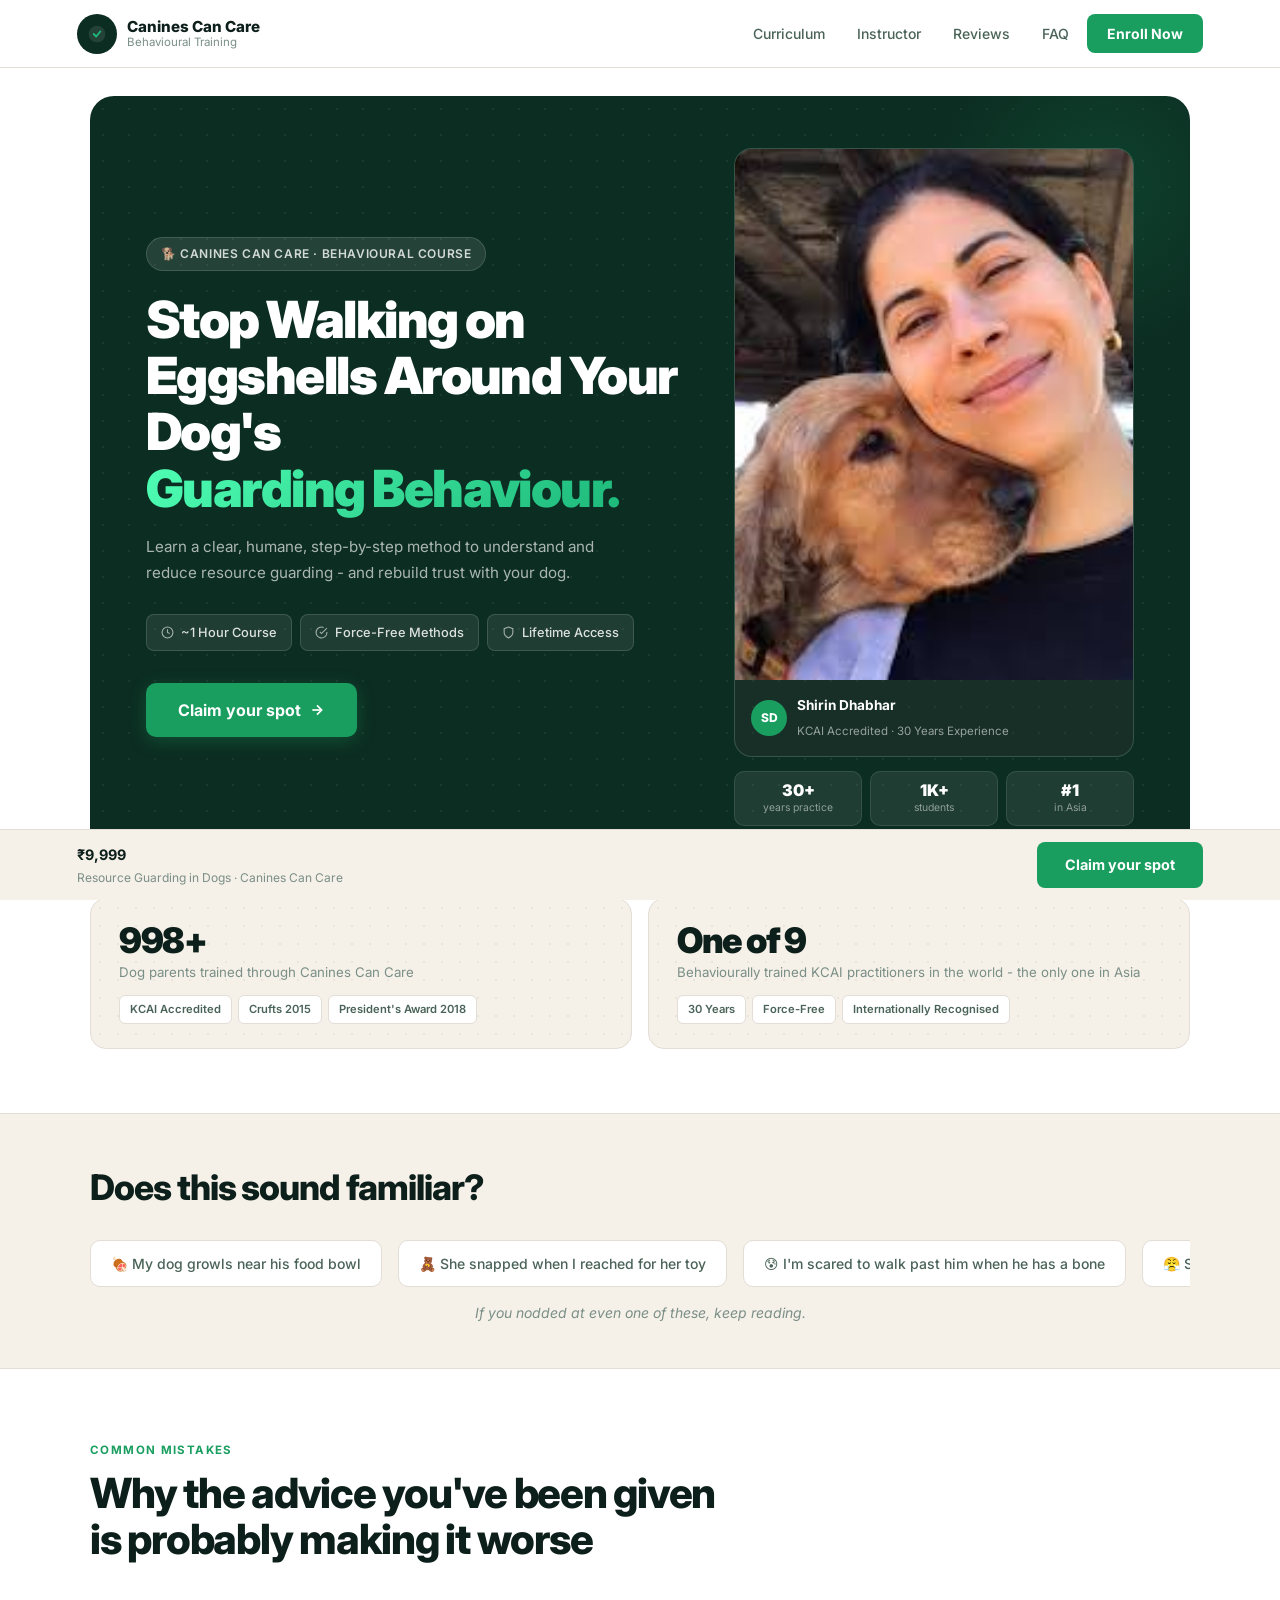
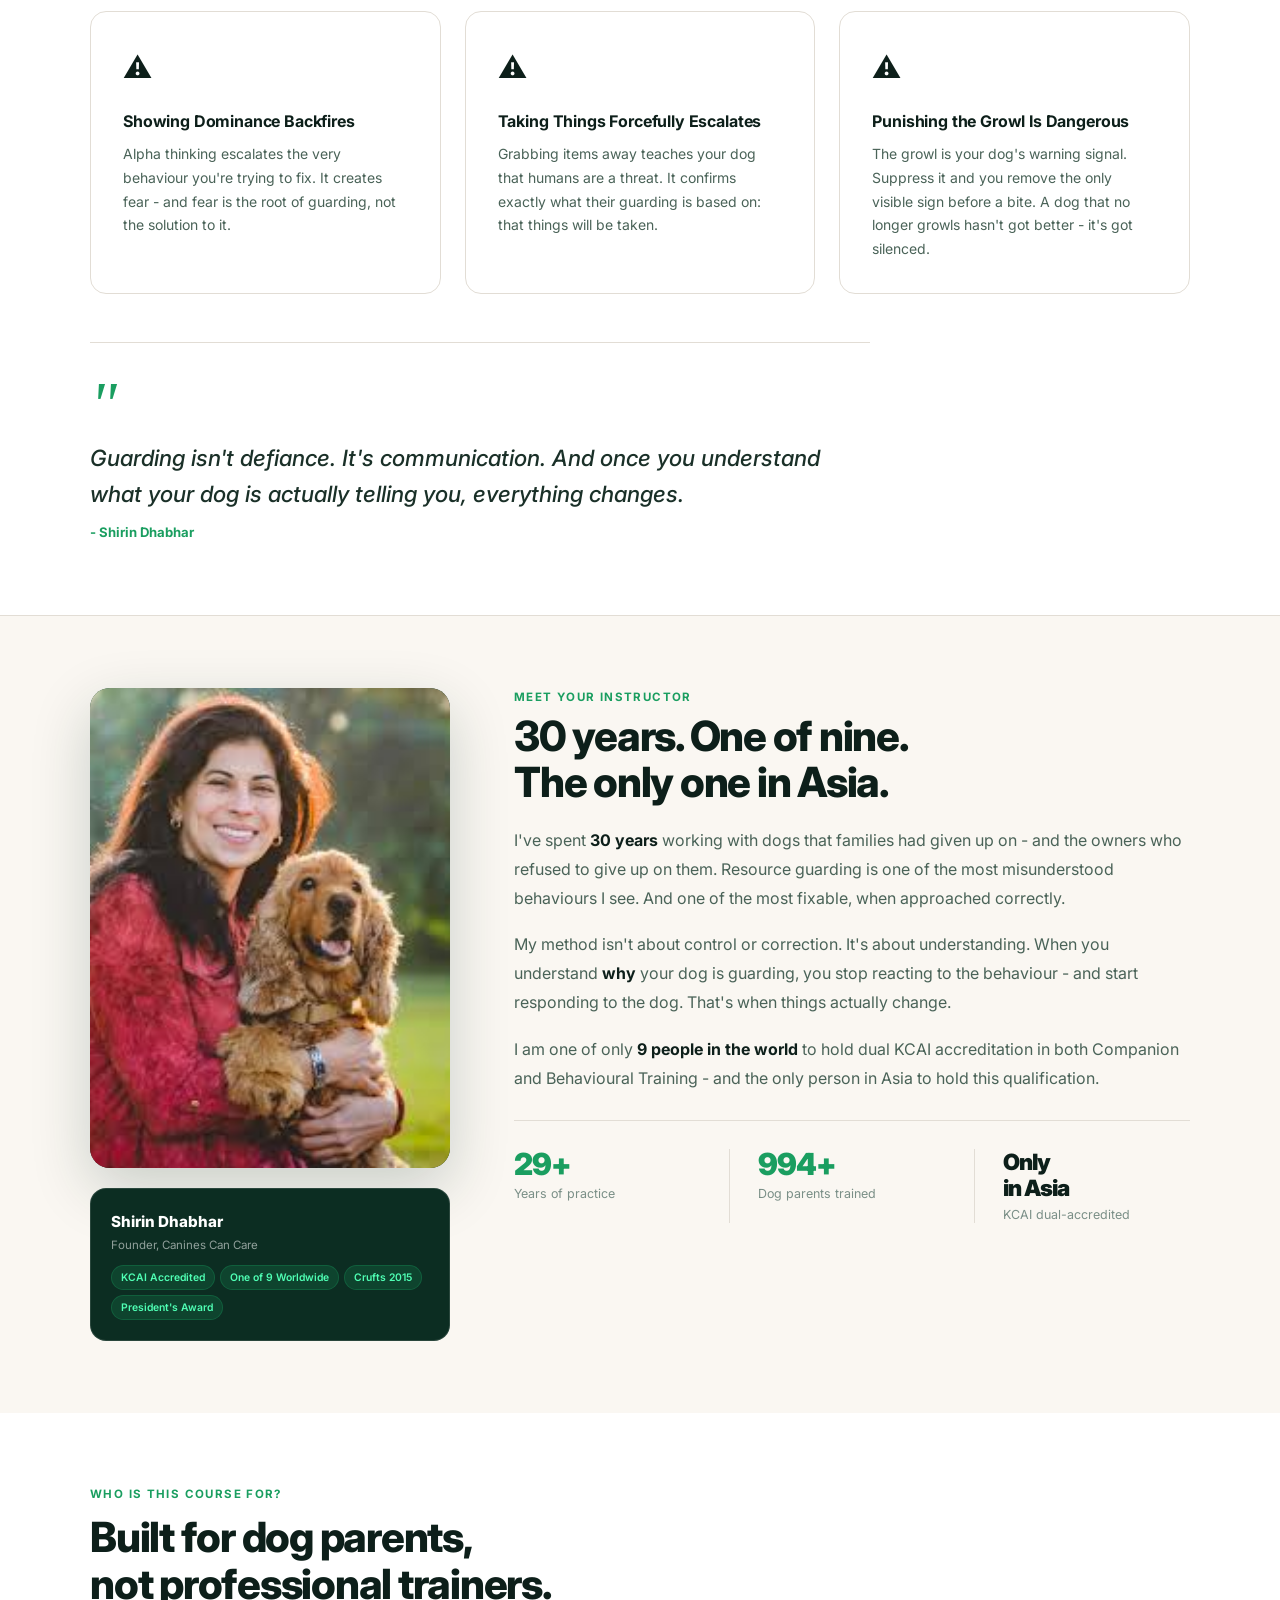
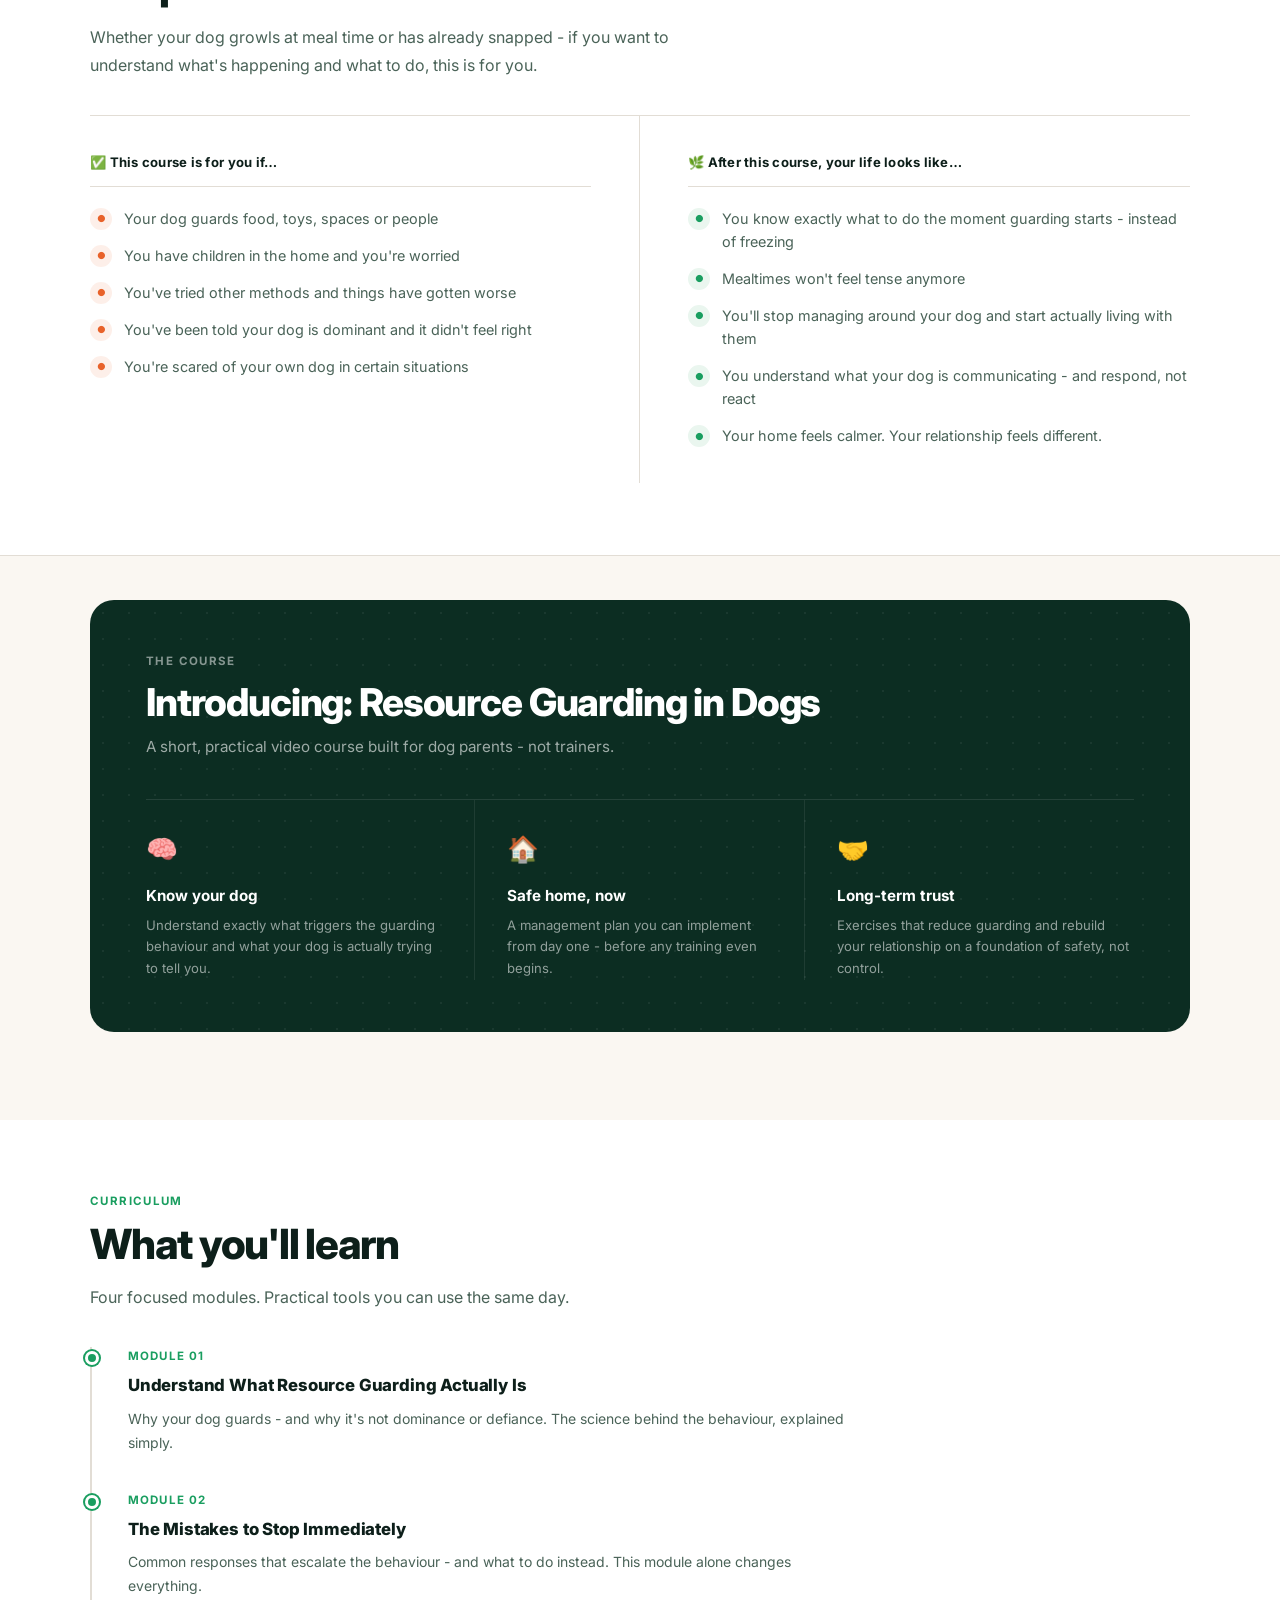
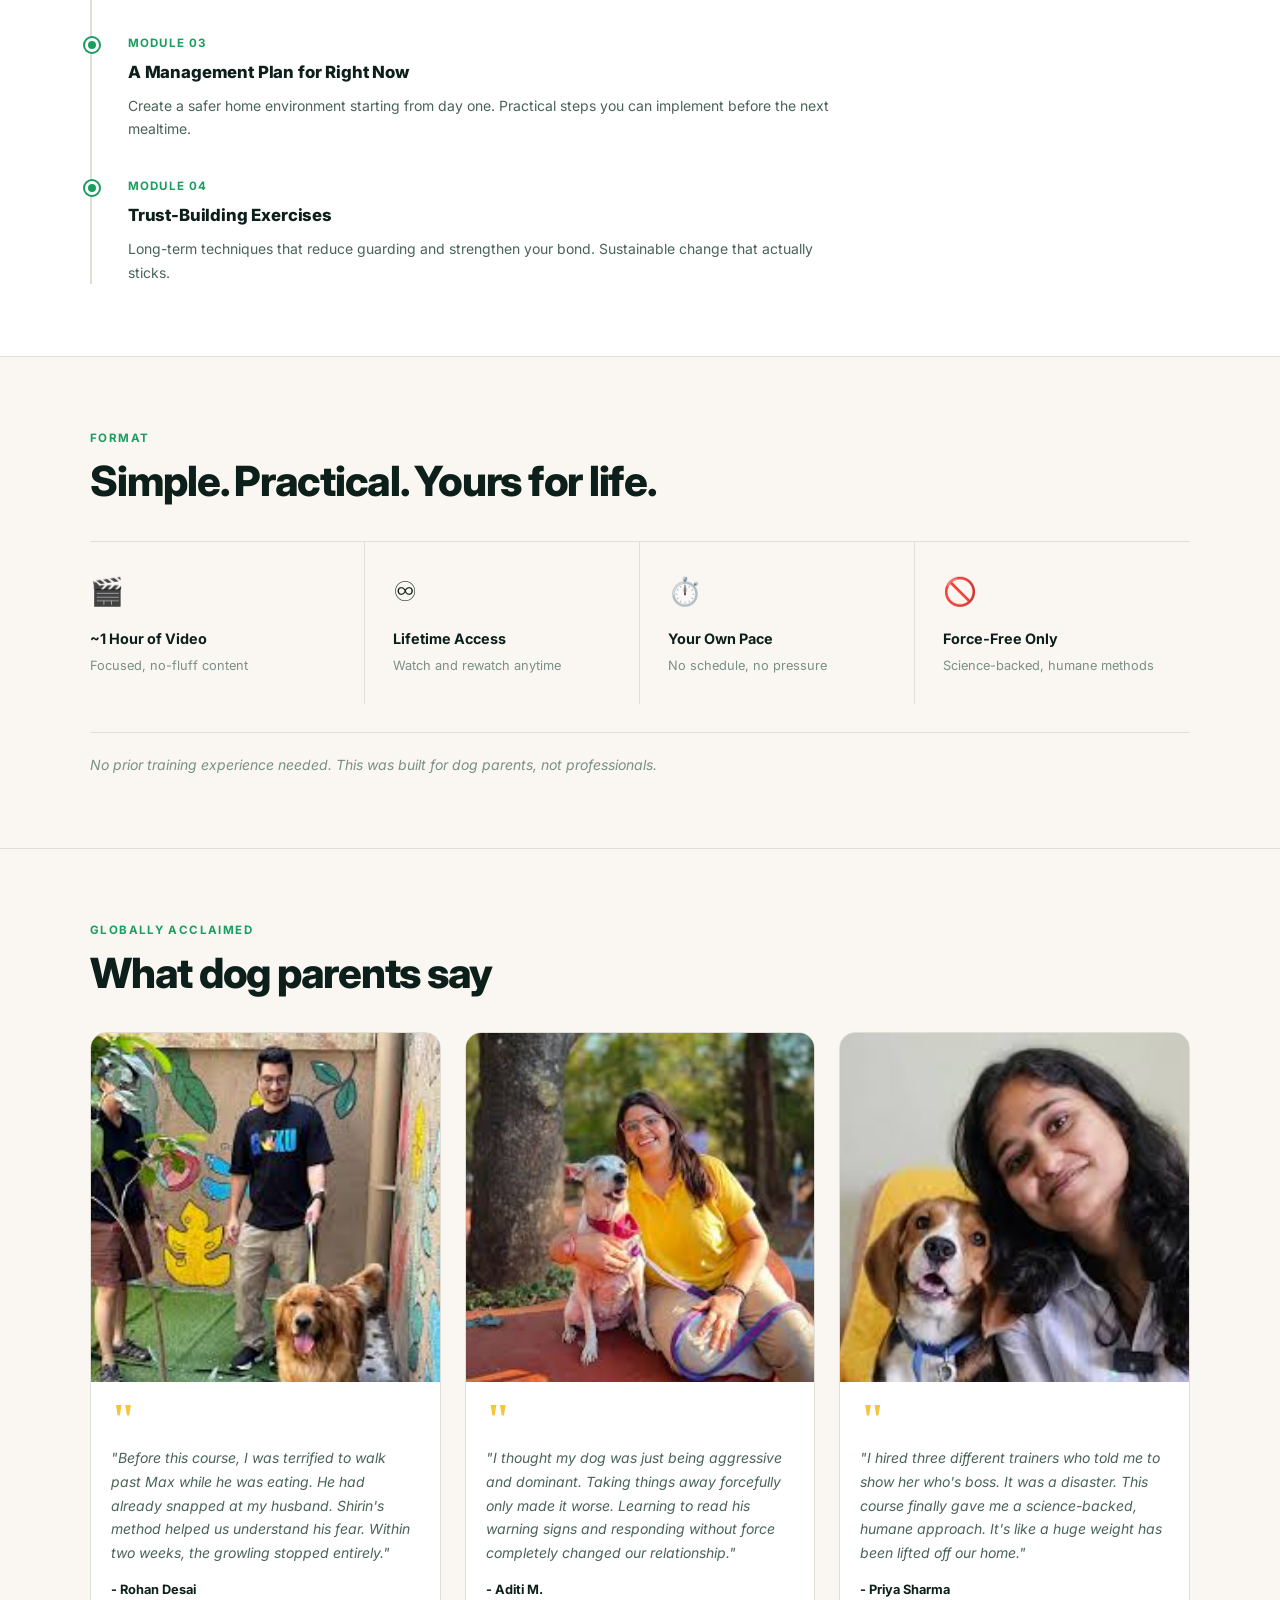
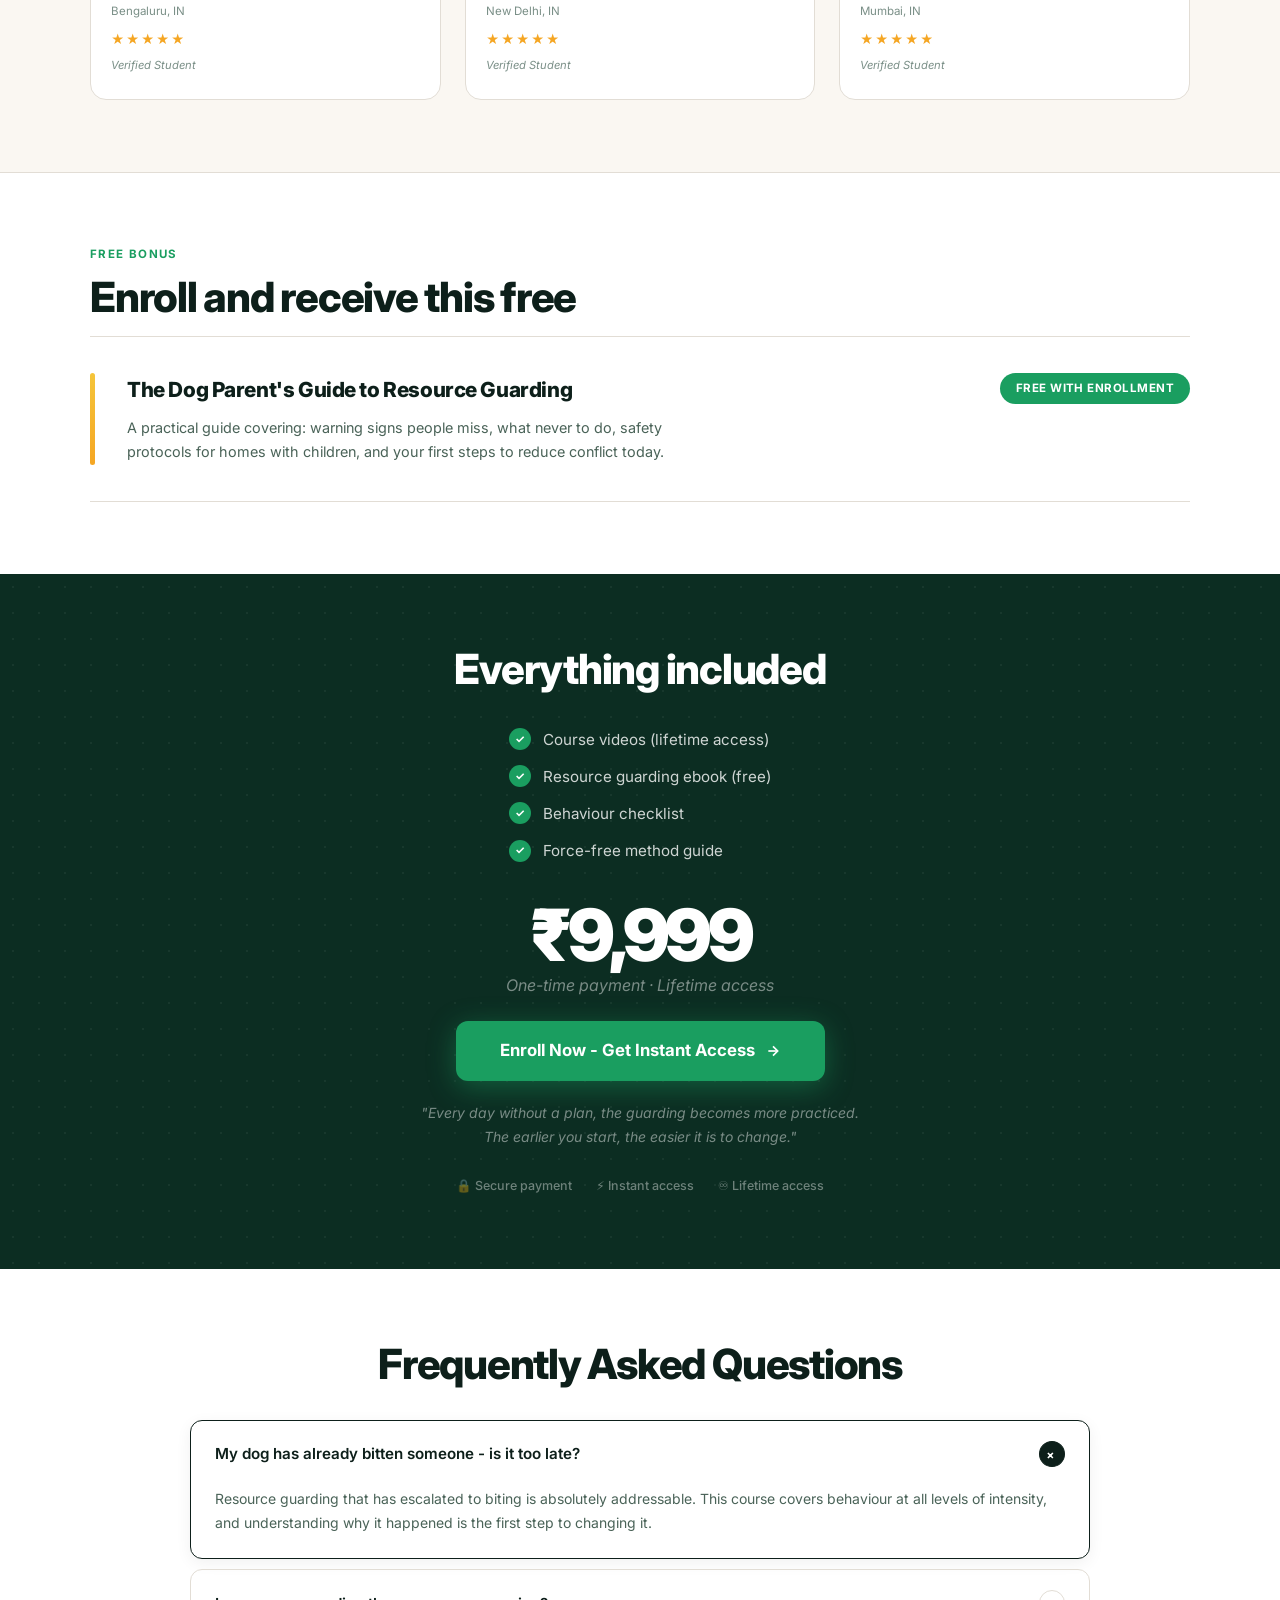
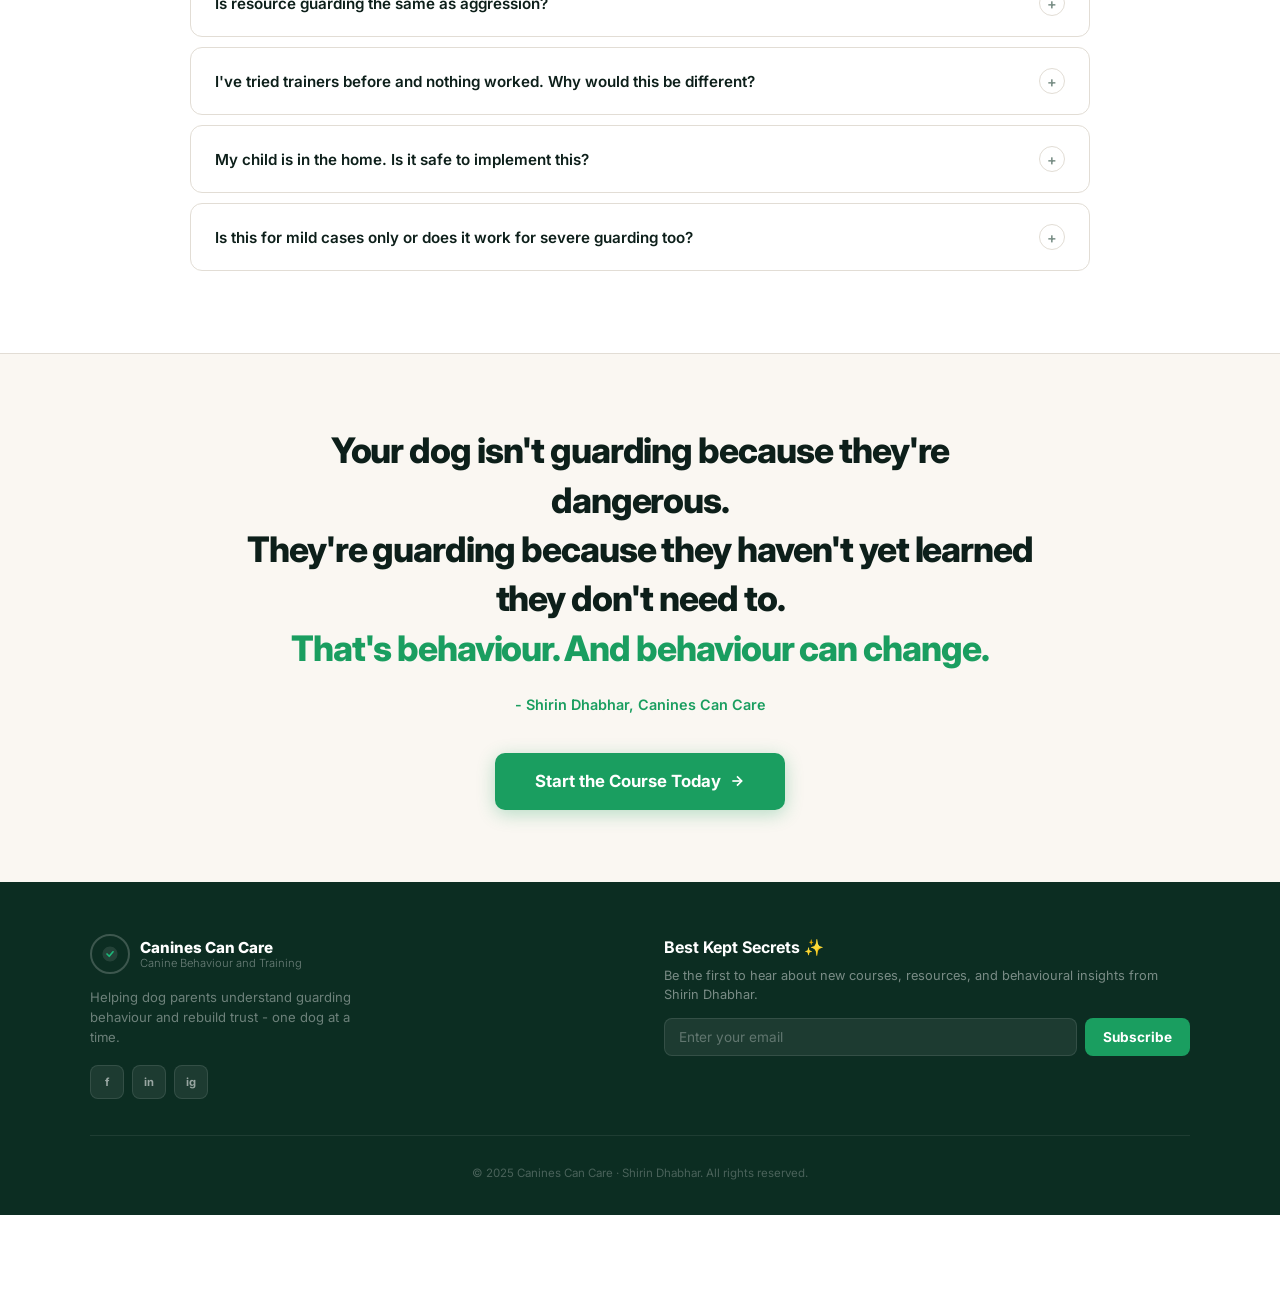
==== resource-guarding-course.html @ 2d18c216 "Initial commit of V2.0 landing page" ====
<!DOCTYPE html>
<html lang="en">
<head>
<meta charset="UTF-8"/>
<meta name="viewport" content="width=device-width,initial-scale=1.0"/>
<title>Resource Guarding in Dogs - Canines Can Care</title>
<link rel="preconnect" href="https://fonts.googleapis.com"/>
<link rel="preconnect" href="https://fonts.gstatic.com" crossorigin/>
<link href="https://fonts.googleapis.com/css2?family=Inter:ital,wght@0,300;0,400;0,500;0,600;0,700;0,800;0,900;1,400&display=swap" rel="stylesheet"/>
<style>
/* ════════════════════════════════════
   RESET & ROOT
════════════════════════════════════ */
*,*::before,*::after{box-sizing:border-box;margin:0;padding:0}
html{scroll-behavior:smooth;-webkit-font-smoothing:antialiased;text-rendering:optimizeLegibility}
:root{
  --cream:#F5F0E8;
  --cream2:#EDE8DF;
  --cream3:#FAF7F2;
  --white:#FFFFFF;
  --dark:#0D1F1A;
  --dark2:#1A3028;
  --mid:#4A6358;
  --muted:#7A8F87;
  --border:#E2DDD5;
  --green:#1A9E60;
  --green2:#128A4F;
  --green-bg:#EAF6EF;
  --teal-hero:#0C2D22;
  --orange:#E8622A;
  --gold:#F5C53A;
  --font:'Inter',system-ui,sans-serif;
}
body{
  font-family:var(--font);
  background:#fff;
  color:var(--dark);
  line-height:1.65;
  overflow-x:hidden;
  padding-top:68px;
  padding-bottom:76px;
}

/* ════════════════════════════════════
   SCROLL ANIMATIONS
════════════════════════════════════ */
.reveal{
  opacity:0;
  transform:translateY(32px);
  transition:opacity .7s cubic-bezier(.22,1,.36,1), transform .7s cubic-bezier(.22,1,.36,1);
}
.reveal.visible{opacity:1;transform:translateY(0)}
.reveal-left{
  opacity:0;transform:translateX(-40px);
  transition:opacity .75s cubic-bezier(.22,1,.36,1),transform .75s cubic-bezier(.22,1,.36,1);
}
.reveal-left.visible{opacity:1;transform:translateX(0)}
.reveal-right{
  opacity:0;transform:translateX(40px);
  transition:opacity .75s cubic-bezier(.22,1,.36,1),transform .75s cubic-bezier(.22,1,.36,1);
}
.reveal-right.visible{opacity:1;transform:translateX(0)}
.reveal-scale{
  opacity:0;transform:scale(.94);
  transition:opacity .65s ease,transform .65s ease;
}
.reveal-scale.visible{opacity:1;transform:scale(1)}
/* stagger delays */
.d1{transition-delay:.05s}.d2{transition-delay:.15s}.d3{transition-delay:.25s}
.d4{transition-delay:.35s}.d5{transition-delay:.45s}

/* ════════════════════════════════════
   NAV
════════════════════════════════════ */
nav{
  position:fixed;top:0;left:0;right:0;z-index:1000;
  height:68px;padding:0 6%;
  background:rgba(255,255,255,0.95);
  backdrop-filter:blur(12px);-webkit-backdrop-filter:blur(12px);
  border-bottom:1px solid var(--border);
  display:flex;align-items:center;justify-content:space-between;
}
.nav-logo{display:flex;align-items:center;gap:10px;text-decoration:none}
.nav-logo-icon{
  width:40px;height:40px;border-radius:50%;
  background:var(--teal-hero);
  display:flex;align-items:center;justify-content:center;
  flex-shrink:0;
}
.nav-logo-icon svg{width:20px;height:20px}
.nav-brand{font-size:.95rem;font-weight:800;color:var(--dark);line-height:1.15}
.nav-brand small{display:block;font-weight:400;font-size:.72rem;color:var(--muted)}
.nav-links{display:flex;align-items:center;gap:4px}
.nav-link{color:var(--mid);font-size:.875rem;font-weight:500;text-decoration:none;padding:7px 14px;border-radius:6px;transition:color .2s,background .2s}
.nav-link:hover{color:var(--dark);background:var(--cream)}
.nav-enroll{
  background:var(--green);color:#fff;
  border:none;border-radius:8px;
  padding:8px 20px;font-size:.875rem;font-weight:700;
  cursor:pointer;text-decoration:none;font-family:var(--font);
  transition:background .2s,transform .15s;
}
.nav-enroll:hover{background:var(--green2);transform:translateY(-1px)}
.hamburger{display:none;flex-direction:column;gap:5px;background:none;border:none;cursor:pointer;padding:4px}
.hamburger span{width:22px;height:2px;background:var(--dark);border-radius:2px;display:block;transition:.3s}
.mobile-menu{
  display:none;position:fixed;top:68px;left:0;right:0;
  background:#fff;border-bottom:1px solid var(--border);
  padding:16px 6%;flex-direction:column;gap:0;z-index:999;
  box-shadow:0 12px 32px rgba(0,0,0,.1);
}
.mobile-menu.open{display:flex}
.mobile-menu a{color:var(--mid);text-decoration:none;font-size:.95rem;font-weight:500;padding:12px 0;border-bottom:1px solid var(--border)}
.mobile-menu a:last-child{border-bottom:none;color:var(--green);font-weight:700}

/* ════════════════════════════════════
   STICKY BAR
════════════════════════════════════ */
.sticky-bar{
  position:fixed;bottom:0;left:0;right:0;z-index:999;
  background:var(--cream);border-top:1px solid var(--border);
  padding:12px 6%;display:flex;align-items:center;justify-content:space-between;gap:16px;
}
.sticky-info{font-size:.9rem;font-weight:700;color:var(--dark)}
.sticky-info span{display:block;font-size:.75rem;font-weight:400;color:var(--muted);margin-top:1px}
.sticky-btn{
  background:var(--green);color:#fff;border:none;border-radius:8px;
  padding:11px 28px;font-size:.9rem;font-weight:700;
  cursor:pointer;text-decoration:none;font-family:var(--font);
  transition:background .2s,transform .15s;white-space:nowrap;
}
.sticky-btn:hover{background:var(--green2);transform:translateY(-1px)}

/* ════════════════════════════════════
   SHARED UTILS
════════════════════════════════════ */
.section{padding:72px 6%}
.inner{max-width:1100px;margin:0 auto}
.eyebrow{
  font-size:.72rem;font-weight:700;letter-spacing:.12em;
  text-transform:uppercase;color:var(--green);margin-bottom:10px;
}
h2.section-title{
  font-size:clamp(1.8rem,3.5vw,2.6rem);font-weight:800;
  color:var(--dark);letter-spacing:-.03em;line-height:1.12;
  margin-bottom:16px;
}
.body-text{font-size:1rem;color:var(--mid);line-height:1.75;max-width:640px}
.green-btn{
  display:inline-flex;align-items:center;gap:8px;
  background:var(--green);color:#fff;border:none;border-radius:10px;
  padding:14px 32px;font-size:1rem;font-weight:700;
  cursor:pointer;text-decoration:none;font-family:var(--font);
  transition:background .2s,transform .15s,box-shadow .2s;
  box-shadow:0 4px 18px rgba(26,158,96,.3);
}
.green-btn:hover{background:var(--green2);transform:translateY(-2px);box-shadow:0 8px 24px rgba(26,158,96,.4)}
.green-btn svg{width:16px;height:16px}

/* ════════════════════════════════════
   S01 HERO
════════════════════════════════════ */
#hero{background:#fff;padding:32px 6% 0}
.hero-card{
  background:var(--teal-hero);
  border-radius:24px;
  padding:52px 56px;
  display:grid;
  grid-template-columns:1fr 400px;
  gap:40px;align-items:center;
  background-image:radial-gradient(circle,rgba(255,255,255,.06) 1px,transparent 1px);
  background-size:26px 26px;
  background-color:var(--teal-hero);
  position:relative;overflow:hidden;
}
/* animated glow orb */
.hero-orb{
  position:absolute;top:-80px;right:-80px;
  width:340px;height:340px;border-radius:50%;
  background:radial-gradient(circle,rgba(26,158,96,.18) 0%,transparent 70%);
  animation:orbPulse 5s ease-in-out infinite;
  pointer-events:none;
}
@keyframes orbPulse{0%,100%{transform:scale(1);opacity:.6}50%{transform:scale(1.15);opacity:1}}
.hero-eyebrow{
  display:inline-flex;align-items:center;gap:7px;
  background:rgba(255,255,255,.1);border:1px solid rgba(255,255,255,.14);
  color:rgba(255,255,255,.8);font-size:.75rem;font-weight:600;letter-spacing:.05em;
  padding:6px 14px;border-radius:50px;margin-bottom:20px;text-transform:uppercase;
}
.hero-h1{
  font-size:clamp(2rem,4.2vw,3.2rem);font-weight:900;
  color:#fff;line-height:1.1;letter-spacing:-.03em;
  margin-bottom:18px;
}
.hero-h1 em{
  font-style:normal;
  background:linear-gradient(135deg,#4FFFB4,#1DB87A);
  -webkit-background-clip:text;-webkit-text-fill-color:transparent;background-clip:text;
}
.hero-sub{font-size:.95rem;color:rgba(255,255,255,.65);line-height:1.7;margin-bottom:28px;max-width:460px}
.hero-pills{display:flex;flex-wrap:wrap;gap:8px;margin-bottom:32px}
.hero-pill{
  display:inline-flex;align-items:center;gap:7px;
  background:rgba(255,255,255,.08);border:1px solid rgba(255,255,255,.14);
  color:rgba(255,255,255,.85);font-size:.8rem;font-weight:500;
  padding:7px 14px;border-radius:8px;
}
.hero-pill svg{width:13px;height:13px;opacity:.7}
/* hero right - instructor visual */
.hero-right-col{display:flex;flex-direction:column;gap:14px}
.hero-instructor-card{
  background:rgba(255,255,255,.07);
  border:1px solid rgba(255,255,255,.12);
  border-radius:18px;
  overflow:hidden;
  position:relative;
}
.hero-instructor-img{
  width:100%;aspect-ratio:3/4;object-fit:cover;display:block;
  background:linear-gradient(160deg,#1A4A35 0%,#0A2B1E 100%);
  position:relative;
}
/* placeholder avatar for when no image supplied */
.hero-instructor-img .placeholder-av{
  width:100%;height:100%;display:flex;flex-direction:column;
  align-items:center;justify-content:center;gap:8px;
  background:linear-gradient(160deg,#1A4A35 0%,#0A2B1E 100%);
}
.placeholder-av .av-circle{
  width:96px;height:96px;border-radius:50%;
  background:rgba(255,255,255,.15);
  border:2px solid rgba(255,255,255,.2);
  display:flex;align-items:center;justify-content:center;
  font-size:2.2rem;font-weight:900;color:#fff;letter-spacing:-.02em;
}
.placeholder-av p{font-size:.8rem;color:rgba(255,255,255,.5);font-style:italic}
.hero-instructor-caption{
  padding:14px 16px;
  background:rgba(0,0,0,.2);
  display:flex;align-items:center;gap:10px;
}
.hero-instructor-caption strong{font-size:.85rem;font-weight:700;color:#fff;display:block}
.hero-instructor-caption span{font-size:.72rem;color:rgba(255,255,255,.55)}
/* mini stat pills below photo */
.hero-stat-row{display:flex;gap:8px}
.hero-stat-pill{
  flex:1;background:rgba(255,255,255,.08);border:1px solid rgba(255,255,255,.1);
  border-radius:10px;padding:10px 12px;text-align:center;
}
.hero-stat-pill strong{font-size:1rem;font-weight:900;color:#fff;display:block;line-height:1}
.hero-stat-pill small{font-size:.65rem;color:rgba(255,255,255,.5);margin-top:3px;display:block;line-height:1.3}

/* proof cards below hero */
.proof-row{
  display:grid;grid-template-columns:1fr 1fr;gap:16px;
  margin-top:20px;
}
.proof-item{
  background:var(--cream);
  background-image:radial-gradient(circle,rgba(0,0,0,.05) 1px,transparent 1px);
  background-size:18px 18px;background-color:var(--cream);
  border:1px solid var(--border);border-radius:16px;
  padding:24px 28px;
  transition: transform .3s, box-shadow .3s;
}
.proof-item:hover{
  transform: translateY(-4px);
  box-shadow: 0 12px 32px rgba(0,0,0,.08);
}
.proof-big{font-size:2.2rem;font-weight:900;color:var(--dark);letter-spacing:-.04em;margin-bottom:5px;line-height:1}
.proof-sub{font-size:.83rem;color:var(--muted);line-height:1.5}
.proof-tags{display:flex;flex-wrap:wrap;gap:6px;margin-top:12px}
.proof-tag{
  background:#fff;border:1px solid var(--border);border-radius:6px;
  padding:4px 10px;font-size:.7rem;font-weight:600;color:var(--mid);
}

/* ════════════════════════════════════
   S02 MARQUEE
════════════════════════════════════ */
#marquee{
  background:var(--cream);
  border-top:1px solid var(--border);border-bottom:1px solid var(--border);
  padding:44px 6%;
}
#marquee h2{font-size:clamp(1.6rem,3vw,2.2rem);font-weight:800;letter-spacing:-.03em;margin-bottom:24px}
.mwrap{overflow:hidden}
.mtrack{
  display:flex;width:max-content;
  gap:16px;
  animation:mscroll 30s linear infinite;
}
.mtrack:hover{animation-play-state:paused}
@keyframes mscroll{0%{transform:translateX(0)}100%{transform:translateX(-50%)}}
.mpill{
  display:inline-flex;align-items:center;gap:8px;
  background:#fff;border:1px solid var(--border);
  border-radius:10px;padding:11px 20px;
  font-size:.875rem;color:var(--mid);font-weight:500;
  white-space:nowrap;
  transition:border-color .2s, transform .2s, box-shadow .2s;
}
.mpill:hover{
  border-color:var(--green);
  transform:translateY(-2px);
  box-shadow:0 4px 12px rgba(26,158,96,.1);
}
.mnote{font-style:italic;color:var(--muted);font-size:.875rem;text-align:center;margin-top:14px}

/* ════════════════════════════════════
   S03 REFRAME - open layout, no boxes
════════════════════════════════════ */
#reframe{background:#fff}
.reframe-intro{margin-bottom:48px}
.reframe-points{
  display:grid;grid-template-columns:repeat(3,1fr);
  gap:24px;
}
.rpoint{
  padding:32px;
  background:#fff;
  border:1px solid var(--border);
  border-radius:16px;
  transition:transform .3s, box-shadow .3s;
}
.rpoint:hover{
  transform:translateY(-4px);
  box-shadow:0 12px 36px rgba(0,0,0,.06);
}
.rpoint-icon{font-size:1.8rem;margin-bottom:16px}
.rpoint h3{font-size:1rem;font-weight:700;color:var(--dark);margin-bottom:8px;letter-spacing:-.01em}
.rpoint p{font-size:.875rem;color:var(--mid);line-height:1.7}
.reframe-pullquote{
  margin-top:48px;padding-top:36px;border-top:1px solid var(--border);
  font-size:clamp(1.1rem,2vw,1.4rem);font-style:italic;
  color:var(--dark2);line-height:1.6;font-weight:500;
  max-width:780px;
}
.reframe-pullquote::before{
  content:'"';display:block;
  font-size:4rem;line-height:.8;color:var(--green);
  font-family:Georgia,serif;margin-bottom:10px;
}
.reframe-attrib{font-size:.82rem;color:var(--green);font-weight:700;margin-top:10px;font-style:normal}

/* ════════════════════════════════════
   S04 MEET SHIRIN - editorial two-col
════════════════════════════════════ */
#shirin{background:var(--cream3);border-top:1px solid var(--border)}
.shirin-layout{
  display:grid;grid-template-columns:360px 1fr;
  gap:64px;align-items:start;
}
/* Photo + creds */
.shirin-photo-wrap{position:relative}
.shirin-img{
  width:100%;border-radius:20px;
  aspect-ratio:3/4;object-fit:cover;
  display:block;
  background:linear-gradient(145deg,#1A4A35 0%,#0A2B1E 100%);
  overflow:hidden;
  box-shadow:0 20px 60px rgba(12,45,34,.2);
}
.shirin-img .ph{
  width:100%;height:100%;
  display:flex;flex-direction:column;
  align-items:center;justify-content:center;gap:10px;
}
.ph-ring{
  width:120px;height:120px;border-radius:50%;
  background:rgba(255,255,255,.12);border:2px solid rgba(255,255,255,.2);
  display:flex;align-items:center;justify-content:center;
  font-size:2.8rem;font-weight:900;color:#fff;
}
.ph p{font-size:.8rem;color:rgba(255,255,255,.45);font-style:italic}
/* floating badge on photo */
.shirin-float-badge{
  background:var(--teal-hero);
  border:1px solid rgba(255,255,255,.12);
  border-radius:16px;padding:20px;
  margin-top:20px;
}
.sfb-name{font-size:.95rem;font-weight:800;color:#fff;margin-bottom:2px}
.sfb-role{font-size:.72rem;color:rgba(255,255,255,.55)}
.sfb-creds{display:flex;flex-wrap:wrap;gap:5px;margin-top:10px}
.sfb-cred{
  background:rgba(26,158,96,.2);border:1px solid rgba(26,158,96,.3);
  color:#4FFFB4;font-size:.65rem;font-weight:600;
  padding:3px 9px;border-radius:50px;
}
/* text side */
.shirin-text .eyebrow{margin-bottom:6px}
.shirin-text h2{margin-bottom:20px}
.shirin-para{font-size:1rem;color:var(--mid);line-height:1.8;margin-bottom:18px}
.shirin-para strong{color:var(--dark);font-weight:700}
/* stats inline - no boxes */
.shirin-stats{
  display:flex;gap:0;
  border-top:1px solid var(--border);
  margin-top:28px;padding-top:28px;
}
.sstat{flex:1;padding-right:28px;border-right:1px solid var(--border)}
.sstat:last-child{border-right:none;padding-right:0;padding-left:28px}
.sstat:nth-child(2){padding:0 28px}
.sstat-num{font-size:1.9rem;font-weight:900;color:var(--dark);letter-spacing:-.04em;line-height:1}
.sstat-num sup{font-size:1rem;vertical-align:super}
.sstat-num span{color:var(--green)}
.sstat-desc{font-size:.78rem;color:var(--muted);margin-top:5px;line-height:1.4}

/* ════════════════════════════════════
   S05 WHO IS THIS FOR - open two-col
════════════════════════════════════ */
#who{background:#fff}
.who-layout{
  display:grid;grid-template-columns:1fr 1fr;
  gap:0;margin-top:36px;
  border-top:1px solid var(--border);
}
.who-col{padding:36px 0}
.who-col:first-child{padding-right:48px;border-right:1px solid var(--border)}
.who-col:last-child{padding-left:48px}
.who-col-head{
  font-size:.82rem;font-weight:700;color:var(--dark);
  letter-spacing:.02em;margin-bottom:20px;
  padding-bottom:12px;border-bottom:1px solid var(--border);
}
.who-list{list-style:none;display:flex;flex-direction:column;gap:14px}
.who-list li{
  display:flex;align-items:flex-start;gap:12px;
  font-size:.9rem;color:var(--mid);line-height:1.6;
}
.who-list li .icon-dot{
  width:22px;height:22px;border-radius:50%;flex-shrink:0;margin-top:1px;
  display:flex;align-items:center;justify-content:center;
  font-size:.6rem;font-weight:900;
}
.who-list.if-list li .icon-dot{background:rgba(232,98,42,.1);color:var(--orange)}
.who-list.after-list li .icon-dot{background:var(--green-bg);color:var(--green)}

/* ════════════════════════════════════
   S06 COURSE INTRO - full dark card
════════════════════════════════════ */
#course-intro{background:var(--cream3);border-top:1px solid var(--border);padding:44px 6%}
.intro-dark{
  background:var(--teal-hero);border-radius:24px;
  padding:52px 56px;
  background-image:radial-gradient(circle,rgba(255,255,255,.06) 1px,transparent 1px);
  background-size:26px 26px;background-color:var(--teal-hero);
  position:relative;overflow:hidden;
}
.intro-dark .eyebrow{color:rgba(255,255,255,.5)}
.intro-dark h2{color:#fff;margin-bottom:10px}
.intro-dark .sub-text{font-size:.95rem;color:rgba(255,255,255,.6);margin-bottom:40px}
/* 3-col open list inside dark card */
.outcomes-open{
  display:grid;grid-template-columns:repeat(3,1fr);
  gap:0;border-top:1px solid rgba(255,255,255,.1);
}
.oc{padding:28px 32px 0 0;border-right:1px solid rgba(255,255,255,.08)}
.oc:last-child{border-right:none;padding-right:0;padding-left:32px}
.oc:nth-child(2){padding:28px 32px 0}
.oc-emoji{font-size:1.6rem;margin-bottom:12px;display:block}
.oc h4{font-size:.95rem;font-weight:700;color:#fff;margin-bottom:7px}
.oc p{font-size:.82rem;color:rgba(255,255,255,.55);line-height:1.65}

/* ════════════════════════════════════
   S07 CURRICULUM - timeline, open
════════════════════════════════════ */
#curriculum{background:#fff}
.curr-list{
  display:flex;flex-direction:column;gap:0;
  max-width:760px;margin-top:36px;
  border-left:2px solid var(--border);
  padding-left:36px;
}
.curr-item{
  position:relative;padding-bottom:36px;
  transition:opacity .3s ease, transform .3s ease;
}
.curr-list:hover .curr-item{opacity:.4}
.curr-list .curr-item:hover{opacity:1;transform:translateX(8px)}
.curr-item:last-child{padding-bottom:0}
/* connector dot */
.curr-item::before{
  content:'';position:absolute;
  left:-43px;top:4px;
  width:14px;height:14px;border-radius:50%;
  background:var(--green);
  border:3px solid #fff;
  box-shadow:0 0 0 2px var(--green);
  transition:all .3s ease;
}
.curr-item:hover::before{
  box-shadow:0 0 0 4px rgba(26,158,96,.2);
  background:var(--green2);
}
.curr-num{font-size:.72rem;font-weight:700;color:var(--green);letter-spacing:.1em;text-transform:uppercase;margin-bottom:6px}
.curr-item h3{font-size:1.05rem;font-weight:800;color:var(--dark);margin-bottom:7px;letter-spacing:-.01em;transition:color .3s ease}
.curr-item:hover h3{color:var(--green)}
.curr-item p{font-size:.875rem;color:var(--mid);line-height:1.7}

/* ════════════════════════════════════
   S08 FORMAT - inline icons, no boxes
════════════════════════════════════ */
#format{background:var(--cream3);border-top:1px solid var(--border)}
.format-list{
  display:grid;grid-template-columns:repeat(4,1fr);
  gap:0;margin-top:36px;
  border-top:1px solid var(--border);
}
.format-item{padding:28px 28px 28px 0;border-right:1px solid var(--border)}
.format-item:last-child{border-right:none;padding-right:0;padding-left:28px}
.format-item:nth-child(2){padding:28px}
.format-item:nth-child(3){padding:28px}
.format-emoji{font-size:1.7rem;margin-bottom:12px;display:block}
.format-item h4{font-size:.9rem;font-weight:700;color:var(--dark);margin-bottom:4px}
.format-item p{font-size:.8rem;color:var(--muted)}
.format-foot{font-size:.875rem;color:var(--muted);margin-top:28px;padding-top:20px;border-top:1px solid var(--border);font-style:italic}

/* ════════════════════════════════════
   S09 CASE STORY - editorial strip
════════════════════════════════════ */
#case{background:#fff;border-top:1px solid var(--border)}
.case-inner{
  padding:40px 0 40px;
  border-left:4px solid var(--orange);
  padding-left:32px;
}
.case-eyebrow{font-size:.72rem;font-weight:700;color:var(--orange);letter-spacing:.1em;text-transform:uppercase;margin-bottom:8px}
.case-head{font-size:1.1rem;font-weight:700;color:var(--muted);margin-bottom:12px;letter-spacing:-.01em}
.case-body{font-size:.95rem;color:var(--mid);font-style:italic;line-height:1.75;max-width:700px}

/* ════════════════════════════════════
   S10 TESTIMONIALS - photo cards
════════════════════════════════════ */
#testimonials{background:var(--cream3);border-top:1px solid var(--border)}
.testi-row{
  display:grid;grid-template-columns:repeat(3,1fr);
  gap:24px;margin-top:36px;
}
.testi-card{
  background:#fff;border-radius:16px;
  border:1px solid var(--border);
  overflow:hidden;
  transition:transform .3s ease,box-shadow .3s ease;
}
.testi-card:hover{transform:translateY(-4px);box-shadow:0 12px 36px rgba(0,0,0,.09)}
/* photo slot */
.testi-photo{
  width:100%;aspect-ratio:1;
  background:linear-gradient(145deg,#c8e6da 0%,#a8d5c2 100%);
  display:flex;align-items:center;justify-content:center;
  font-size:2.5rem;font-weight:800;color:#fff;
  position:relative;overflow:hidden;
}
.testi-photo img{width:100%;height:100%;object-fit:cover;object-position:top;display:block;transition:transform .5s ease}
.testi-card:hover .testi-photo img{transform:scale(1.05)}
.testi-photo .tph-placeholder{
  display:flex;flex-direction:column;align-items:center;gap:8px;
}
.tph-placeholder span{font-size:.72rem;color:rgba(255,255,255,.6);font-style:italic}
.testi-body{padding:20px 20px 24px}
.testi-quote-char{font-size:2.8rem;line-height:.8;color:var(--gold);font-family:Georgia,serif;font-weight:900;margin-bottom:8px}
.testi-text{font-style:italic;font-size:.875rem;color:var(--mid);line-height:1.7;margin-bottom:14px}
.testi-name{font-size:.8rem;font-weight:700;color:var(--dark);margin-bottom:2px}
.testi-city{font-size:.72rem;color:var(--muted)}
.testi-stars{color:#F5A623;font-size:.8rem;letter-spacing:2px;margin-top:8px}
.testi-note{font-size:.7rem;color:var(--muted);margin-top:6px;font-style:italic}

/* ════════════════════════════════════
   S11 BONUS - accent strip
════════════════════════════════════ */
#bonus{background:#fff;border-top:1px solid var(--border)}
.bonus-inner{
  display:grid;grid-template-columns:auto 1fr auto;
  align-items:center;gap:32px;
  padding:36px 0;
  border-top:1px solid var(--border);
  border-bottom:1px solid var(--border);
  position:relative;
}
.bonus-accent{
  width:5px;height:100%;
  background:linear-gradient(to bottom,var(--gold),#F5A623);
  border-radius:4px;flex-shrink:0;
  align-self:stretch;
}
.bonus-text h3{font-size:1.3rem;font-weight:800;color:var(--dark);margin-bottom:8px;letter-spacing:-.02em}
.bonus-text p{font-size:.9rem;color:var(--mid);line-height:1.7;max-width:600px}
.bonus-badge-pill{
  background:var(--green);color:#fff;
  font-size:.72rem;font-weight:700;
  padding:6px 16px;border-radius:50px;
  letter-spacing:.04em;text-transform:uppercase;white-space:nowrap;
  align-self:flex-start;
}

/* ════════════════════════════════════
   S12 ENROLL
════════════════════════════════════ */
#enroll{
  background:var(--teal-hero);
  background-image:radial-gradient(circle,rgba(255,255,255,.05) 1px,transparent 1px);
  background-size:26px 26px;background-color:var(--teal-hero);
}
#enroll .inner{text-align:center}
#enroll h2{color:#fff;margin-bottom:32px}
.enroll-list{
  display:inline-flex;flex-direction:column;
  gap:12px;text-align:left;margin-bottom:36px;
}
.enroll-row{
  display:flex;align-items:center;gap:12px;
  font-size:.95rem;color:rgba(255,255,255,.8);
}
.echeck{
  width:22px;height:22px;border-radius:50%;
  background:var(--green);display:flex;align-items:center;
  justify-content:center;flex-shrink:0;
  font-size:.7rem;color:#fff;font-weight:700;
}
.enroll-price{
  font-size:clamp(3rem,6vw,4.5rem);font-weight:900;
  color:#fff;letter-spacing:-.05em;margin-bottom:28px;line-height:1;
}
.enroll-price sub{
  font-size:1rem;font-weight:400;
  color:rgba(255,255,255,.45);display:block;
  letter-spacing:0;margin-top:6px;font-style:italic;
}
.enroll-cta{
  display:inline-flex;align-items:center;gap:10px;
  background:var(--green);color:#fff;border:none;border-radius:12px;
  padding:16px 44px;font-size:1.05rem;font-weight:700;
  cursor:pointer;text-decoration:none;font-family:var(--font);
  transition:background .2s,transform .15s;
  box-shadow:0 6px 28px rgba(26,158,96,.45);
}
.enroll-cta:hover{background:var(--green2);transform:translateY(-2px)}
.enroll-urgency{
  font-style:italic;color:rgba(255,255,255,.45);
  font-size:.875rem;max-width:460px;margin:20px auto 28px;line-height:1.7;
}
.trust-row{
  display:flex;gap:24px;justify-content:center;flex-wrap:wrap;
  font-size:.78rem;color:rgba(255,255,255,.4);font-weight:500;
}

/* ════════════════════════════════════
   S13 FAQ - GrowthSchool style
════════════════════════════════════ */
#faq{background:#fff;text-align:center}
#faq h2{margin-bottom:32px}
.faq-list{max-width:900px;margin:0 auto;text-align:left}
.faq-item{
  border:1px solid var(--border);border-radius:12px;
  margin-bottom:10px;overflow:hidden;
  transition:border-color .2s,box-shadow .2s;
}
.faq-item.open{border-color:var(--border2);box-shadow:0 4px 16px rgba(0,0,0,.06)}
.faq-btn{
  width:100%;background:none;border:none;
  padding:20px 24px;display:flex;align-items:center;
  justify-content:space-between;gap:16px;
  text-align:left;cursor:pointer;
  font-size:.95rem;font-weight:600;color:var(--dark);
  font-family:var(--font);
}
.faq-btn:hover{background:var(--cream3)}
.faq-icon{
  flex-shrink:0;width:26px;height:26px;border-radius:50%;
  border:1.5px solid var(--border);
  display:flex;align-items:center;justify-content:center;
  font-size:.9rem;color:var(--muted);
  transition:transform .3s,background .2s,border-color .2s,color .2s;
}
.faq-item.open .faq-icon{
  transform:rotate(45deg);
  background:var(--dark);border-color:var(--dark);color:#fff;
}
.faq-answer{
  max-height:0;overflow:hidden;
  transition:max-height .35s ease,padding .3s;
  padding:0 24px;
  font-size:.875rem;color:var(--mid);line-height:1.78;
}
.faq-item.open .faq-answer{max-height:240px;padding:0 24px 22px}

/* ════════════════════════════════════
   S14 CLOSING
════════════════════════════════════ */
#closing{
  background:var(--cream3);border-top:1px solid var(--border);
  text-align:center;
}
.closing-copy{
  font-size:clamp(1.4rem,3vw,2.2rem);font-weight:800;
  color:var(--dark);letter-spacing:-.03em;line-height:1.4;
  margin-bottom:20px;max-width:800px;margin-left:auto;margin-right:auto;
}
.closing-copy .gc{color:var(--green)}
.closing-attrib{font-size:.9rem;font-weight:600;color:var(--green);margin-bottom:36px}

/* ════════════════════════════════════
   FOOTER
════════════════════════════════════ */
footer{background:var(--teal-hero);padding:52px 6% 32px}
.ft-inner{max-width:1100px;margin:0 auto}
.ft-top{
  display:grid;grid-template-columns:1fr 1fr;gap:48px;
  padding-bottom:36px;border-bottom:1px solid rgba(255,255,255,.08);
  margin-bottom:28px;
}
.ft-left{}
.ft-logo{display:flex;align-items:center;gap:10px;text-decoration:none;margin-bottom:14px}
.ft-logo-icon{
  width:40px;height:40px;border-radius:50%;
  border:2px solid rgba(255,255,255,.2);
  display:flex;align-items:center;justify-content:center;
}
.ft-logo-icon svg{width:18px;height:18px}
.ft-logo-text{font-size:.95rem;font-weight:800;color:#fff;line-height:1.15}
.ft-logo-text small{display:block;font-weight:300;font-size:.7rem;color:rgba(255,255,255,.4)}
.ft-tagline{font-size:.82rem;color:rgba(255,255,255,.4);line-height:1.5;max-width:280px;margin-bottom:18px}
.ft-socials{display:flex;gap:8px}
.ft-social{
  width:34px;height:34px;border-radius:8px;
  background:rgba(255,255,255,.07);border:1px solid rgba(255,255,255,.1);
  display:flex;align-items:center;justify-content:center;
  color:rgba(255,255,255,.55);font-size:.7rem;font-weight:700;
  text-decoration:none;transition:background .2s,color .2s;
}
.ft-social:hover{background:rgba(255,255,255,.15);color:#fff}
.ft-right h3{font-size:1rem;font-weight:700;color:#fff;margin-bottom:5px}
.ft-right h3 span{color:var(--gold)}
.ft-right p{font-size:.8rem;color:rgba(255,255,255,.45);margin-bottom:14px;line-height:1.5}
.ft-sub-row{display:flex;gap:8px}
.ft-input{
  flex:1;background:rgba(255,255,255,.07);border:1px solid rgba(255,255,255,.1);
  border-radius:8px;padding:10px 14px;
  font-size:.85rem;color:#fff;font-family:var(--font);outline:none;
}
.ft-input::placeholder{color:rgba(255,255,255,.3)}
.ft-input:focus{border-color:var(--green)}
.ft-sub-btn{
  background:var(--green);color:#fff;border:none;border-radius:8px;
  padding:10px 18px;font-size:.85rem;font-weight:700;
  cursor:pointer;font-family:var(--font);transition:background .2s;
  white-space:nowrap;
}
.ft-sub-btn:hover{background:var(--green2)}
.ft-copy{text-align:center;font-size:.72rem;color:rgba(255,255,255,.25)}

/* ════════════════════════════════════
   RESPONSIVE
════════════════════════════════════ */
@media(max-width:900px){
  .hero-card{grid-template-columns:1fr;gap:24px}
  .hero-right-col{display:none}
  .proof-row{grid-template-columns:1fr 1fr}
  .shirin-layout{grid-template-columns:1fr;gap:32px}
  .reframe-points{grid-template-columns:1fr;gap:16px}
  .rpoint{padding:24px}
  .outcomes-open{grid-template-columns:1fr}
  .oc{border-right:none;padding:24px 0;border-bottom:1px solid rgba(255,255,255,.08)}
  .oc:last-child{border-bottom:none;padding-left:0}
  .oc:nth-child(2){padding:24px 0}
  .format-list{grid-template-columns:1fr 1fr}
  .format-item:nth-child(2){padding:28px 28px 28px 0}
  .format-item:nth-child(3){padding:28px 28px 28px 0}
  .testi-row{grid-template-columns:1fr 1fr}
  .ft-top{grid-template-columns:1fr;gap:28px}
  .who-layout{grid-template-columns:1fr}
  .who-col:first-child{border-right:none;padding-right:0;border-bottom:1px solid var(--border);padding-bottom:28px}
  .who-col:last-child{padding-left:0}
  .bonus-inner{grid-template-columns:auto 1fr;gap:20px}
  .bonus-badge-pill{display:none}
  .shirin-stats{flex-direction:column;gap:0}
  .sstat{border-right:none;padding:16px 0!important;border-bottom:1px solid var(--border)}
  .sstat:last-child{border-bottom:none}
  .intro-dark{padding:32px 28px}
}
@media(max-width:640px){
  .hamburger{display:flex}
  .nav-links{display:none}
  .proof-row{grid-template-columns:1fr}
  .testi-row{grid-template-columns:1fr}
  .format-list{grid-template-columns:1fr}
  .format-item{border-right:none!important;padding-left:0!important;border-bottom:1px solid var(--border)}
  .format-item:last-child{border-bottom:none}
  .hero-card{padding:28px 24px}
  .hero-h1{font-size:1.75rem}
  .section{padding:52px 5%}
  .curr-list{padding-left:24px}
  .curr-item::before{left:-31px}
  .ft-sub-row{flex-direction:column}
}
</style>
</head>
<body>

<!-- ══ NAV ══ -->
<nav>
  <a class="nav-logo" href="#">
    <div class="nav-logo-icon">
      <svg viewBox="0 0 24 24" fill="none">
        <path d="M12 22C17.5228 22 22 17.5228 22 12C22 6.47715 17.5228 2 12 2C6.47715 2 2 6.47715 2 12C2 17.5228 6.47715 22 12 22Z" fill="rgba(255,255,255,0.1)"/>
        <path d="M8 12L11 15L16 9" stroke="#1DB87A" stroke-width="2.2" stroke-linecap="round" stroke-linejoin="round"/>
      </svg>
    </div>
    <div class="nav-brand">Canines Can Care<small>Behavioural Training</small></div>
  </a>
  <div class="nav-links">
    <a class="nav-link" href="#curriculum">Curriculum</a>
    <a class="nav-link" href="#shirin">Instructor</a>
    <a class="nav-link" href="#testimonials">Reviews</a>
    <a class="nav-link" href="#faq">FAQ</a>
    <a class="nav-enroll" href="#enroll">Enroll Now</a>
  </div>
  <button class="hamburger" id="ham" aria-label="Menu">
    <span></span><span></span><span></span>
  </button>
</nav>
<div class="mobile-menu" id="mob">
  <a href="#curriculum">Curriculum</a>
  <a href="#shirin">Instructor</a>
  <a href="#testimonials">Reviews</a>
  <a href="#faq">FAQ</a>
  <a href="#enroll">Enroll Now →</a>
</div>

<!-- ══ STICKY BAR ══ -->
<div class="sticky-bar">
  <div class="sticky-info">
    ₹9,999
    <span>Resource Guarding in Dogs · Canines Can Care</span>
  </div>
  <a class="sticky-btn" href="#enroll">Claim your spot</a>
</div>

<!-- ══════ S01 HERO ══════ -->
<section id="hero" style="background:#fff;padding:28px 6% 64px">
  <div class="inner">
    <div class="hero-card reveal">
      <div class="hero-orb"></div>
      <!-- LEFT -->
      <div class="hero-left">
        <div class="hero-eyebrow">🐕 Canines Can Care · Behavioural Course</div>
        <h1 class="hero-h1">
          Stop Walking on Eggshells Around Your Dog's<br>
          <em>Guarding Behaviour.</em>
        </h1>
        <p class="hero-sub">Learn a clear, humane, step-by-step method to understand and reduce resource guarding - and rebuild trust with your dog.</p>
        <div class="hero-pills">
          <div class="hero-pill">
            <svg viewBox="0 0 24 24" fill="none" stroke="currentColor" stroke-width="2"><circle cx="12" cy="12" r="10"/><polyline points="12 6 12 12 16 14"/></svg>
            ~1 Hour Course
          </div>
          <div class="hero-pill">
            <svg viewBox="0 0 24 24" fill="none" stroke="currentColor" stroke-width="2"><path d="M22 11.08V12a10 10 0 1 1-5.93-9.14"/><polyline points="22 4 12 14.01 9 11.01"/></svg>
            Force-Free Methods
          </div>
          <div class="hero-pill">
            <svg viewBox="0 0 24 24" fill="none" stroke="currentColor" stroke-width="2"><path d="M12 22s8-4 8-10V5l-8-3-8 3v7c0 6 8 10 8 10z"/></svg>
            Lifetime Access
          </div>
        </div>
        <a class="green-btn" href="#enroll">
          Claim your spot
          <svg viewBox="0 0 24 24" fill="none" stroke="currentColor" stroke-width="2.5"><line x1="5" y1="12" x2="19" y2="12"/><polyline points="12 5 19 12 12 19"/></svg>
        </a>
      </div>
      <!-- RIGHT - Shirin's photo slot -->
      <div class="hero-right-col">
        <div class="hero-instructor-card">
          <div class="hero-instructor-img">
            <!-- REPLACE src with Shirin's actual photo when provided -->
            <img src="4.jpeg" alt="Shirin Dhabhar"
              onerror="this.style.display='none';this.nextElementSibling.style.display='flex'"
              style="width:100%;height:100%;object-fit:cover;display:block"/>
            <div class="placeholder-av" style="display:none;width:100%;height:100%;background:linear-gradient(160deg,#1A4A35,#0A2B1E);align-items:center;justify-content:center;flex-direction:column;gap:10px">
              <div class="av-circle">SD</div>
              <p style="font-size:.8rem;color:rgba(255,255,255,.45);font-style:italic">Shirin's photo here</p>
            </div>
          </div>
          <div class="hero-instructor-caption">
            <div class="instructor-avatar" style="width:36px;height:36px;border-radius:50%;background:var(--green);display:flex;align-items:center;justify-content:center;font-size:.75rem;font-weight:800;color:#fff;flex-shrink:0">SD</div>
            <div>
              <strong>Shirin Dhabhar</strong>
              <span>KCAI Accredited · 30 Years Experience</span>
            </div>
          </div>
        </div>
        <div class="hero-stat-row">
          <div class="hero-stat-pill"><strong><span class="counter" data-target="30">0</span>+</strong><small>years practice</small></div>
          <div class="hero-stat-pill"><strong><span class="counter" data-target="1K">0</span>+</strong><small>students</small></div>
          <div class="hero-stat-pill"><strong>#1</strong><small>in Asia</small></div>
        </div>
      </div>
    </div>

    <!-- proof strip -->
    <div class="proof-row">
      <div class="proof-item reveal d1">
        <div class="proof-big"><span class="counter" data-target="1,000">0</span>+</div>
        <div class="proof-sub">Dog parents trained through Canines Can Care</div>
        <div class="proof-tags">
          <span class="proof-tag">KCAI Accredited</span>
          <span class="proof-tag">Crufts 2015</span>
          <span class="proof-tag">President's Award 2018</span>
        </div>
      </div>
      <div class="proof-item reveal d2">
        <div class="proof-big">One of 9</div>
        <div class="proof-sub">Behaviourally trained KCAI practitioners in the world - the only one in Asia</div>
        <div class="proof-tags">
          <span class="proof-tag">30 Years</span>
          <span class="proof-tag">Force-Free</span>
          <span class="proof-tag">Internationally Recognised</span>
        </div>
      </div>
    </div>
  </div>
</section>

<!-- ══════ S02 MARQUEE ══════ -->
<section id="marquee">
  <div class="inner">
    <h2 class="reveal" style="font-size:clamp(1.6rem,3vw,2.2rem);font-weight:800;letter-spacing:-.03em;margin-bottom:24px">Does this sound familiar?</h2>
    <div class="mwrap reveal">
      <div class="mtrack">
        <div class="mpill">🍖 My dog growls near his food bowl</div>
        <div class="mpill">🧸 She snapped when I reached for her toy</div>
        <div class="mpill">😰 I'm scared to walk past him when he has a bone</div>
        <div class="mpill">😤 Showing dominance made things worse</div>
        <div class="mpill">❓ I don't know if this is aggression or something else</div>
        <div class="mpill">🥚 I feel like I'm walking on eggshells at home</div>
        <div class="mpill">🍖 My dog growls near his food bowl</div>
        <div class="mpill">🧸 She snapped when I reached for her toy</div>
        <div class="mpill">😰 I'm scared to walk past him when he has a bone</div>
        <div class="mpill">😤 Showing dominance made things worse</div>
        <div class="mpill">❓ I don't know if this is aggression or something else</div>
        <div class="mpill">🥚 I feel like I'm walking on eggshells at home</div>
      </div>
    </div>
    <p class="mnote reveal">If you nodded at even one of these, keep reading.</p>
  </div>
</section>

<!-- ══════ S03 REFRAME ══════ -->
<section id="reframe" class="section">
  <div class="inner">
    <div class="reframe-intro reveal">
      <div class="eyebrow">Common Mistakes</div>
      <h2 class="section-title">Why the advice you've been given<br>is probably making it worse</h2>
    </div>
    <div class="reframe-points">
      <div class="rpoint reveal d1">
        <div class="rpoint-icon">⚠️</div>
        <h3>Showing Dominance Backfires</h3>
        <p>Alpha thinking escalates the very behaviour you're trying to fix. It creates fear - and fear is the root of guarding, not the solution to it.</p>
      </div>
      <div class="rpoint reveal d2">
        <div class="rpoint-icon">⚠️</div>
        <h3>Taking Things Forcefully Escalates</h3>
        <p>Grabbing items away teaches your dog that humans are a threat. It confirms exactly what their guarding is based on: that things will be taken.</p>
      </div>
      <div class="rpoint reveal d3">
        <div class="rpoint-icon">⚠️</div>
        <h3>Punishing the Growl Is Dangerous</h3>
        <p>The growl is your dog's warning signal. Suppress it and you remove the only visible sign before a bite. A dog that no longer growls hasn't got better - it's got silenced.</p>
      </div>
    </div>
    <div class="reframe-pullquote reveal">
      Guarding isn't defiance. It's communication. And once you understand what your dog is actually telling you, everything changes.
      <div class="reframe-attrib">- Shirin Dhabhar</div>
    </div>
  </div>
</section>

<!-- ══════ S04 MEET SHIRIN ══════ -->
<section id="shirin" class="section">
  <div class="inner">
    <div class="shirin-layout">
      <!-- Photo col -->
      <div class="shirin-photo-wrap reveal-left">
        <div class="shirin-img">
          <!-- REPLACE src with Shirin's actual photo when provided -->
          <img src="5.jpeg" alt="Shirin Dhabhar"
            style="width:100%;height:100%;object-fit:cover;display:block"
            onerror="this.style.display='none';this.nextElementSibling.style.display='flex'"/>
          <div class="ph" style="display:none">
            <div class="ph-ring">SD</div>
            <p>Shirin's photo here</p>
          </div>
        </div>
        <div class="shirin-float-badge">
          <div class="sfb-name">Shirin Dhabhar</div>
          <div class="sfb-role">Founder, Canines Can Care</div>
          <div class="sfb-creds">
            <span class="sfb-cred">KCAI Accredited</span>
            <span class="sfb-cred">One of 9 Worldwide</span>
            <span class="sfb-cred">Crufts 2015</span>
            <span class="sfb-cred">President's Award</span>
          </div>
        </div>
      </div>
      <!-- Text col -->
      <div class="shirin-text reveal-right">
        <div class="eyebrow">Meet your instructor</div>
        <h2 class="section-title">30 years. One of nine.<br>The only one in Asia.</h2>
        <p class="shirin-para">I've spent <strong>30 years</strong> working with dogs that families had given up on - and the owners who refused to give up on them. Resource guarding is one of the most misunderstood behaviours I see. And one of the most fixable, when approached correctly.</p>
        <p class="shirin-para">My method isn't about control or correction. It's about understanding. When you understand <strong>why</strong> your dog is guarding, you stop reacting to the behaviour - and start responding to the dog. That's when things actually change.</p>
        <p class="shirin-para">I am one of only <strong>9 people in the world</strong> to hold dual KCAI accreditation in both Companion and Behavioural Training - and the only person in Asia to hold this qualification.</p>
        <div class="shirin-stats">
          <div class="sstat">
            <div class="sstat-num"><span class="counter" data-target="30">0</span><span>+</span></div>
            <div class="sstat-desc">Years of practice</div>
          </div>
          <div class="sstat">
            <div class="sstat-num"><span class="counter" data-target="1K">0</span><span>+</span></div>
            <div class="sstat-desc">Dog parents trained</div>
          </div>
          <div class="sstat">
            <div class="sstat-num" style="font-size:1.4rem;line-height:1.15">Only<br>in Asia</div>
            <div class="sstat-desc">KCAI dual-accredited</div>
          </div>
        </div>
      </div>
    </div>
  </div>
</section>

<!-- ══════ S05 WHO IS THIS FOR ══════ -->
<section id="who" class="section">
  <div class="inner">
    <div class="reveal">
      <div class="eyebrow">Who Is This Course For?</div>
      <h2 class="section-title">Built for dog parents,<br>not professional trainers.</h2>
      <p class="body-text">Whether your dog growls at meal time or has already snapped - if you want to understand what's happening and what to do, this is for you.</p>
    </div>
    <div class="who-layout">
      <div class="who-col reveal-left">
        <div class="who-col-head">✅ This course is for you if…</div>
        <ul class="who-list if-list">
          <li><div class="icon-dot">●</div> Your dog guards food, toys, spaces or people</li>
          <li><div class="icon-dot">●</div> You have children in the home and you're worried</li>
          <li><div class="icon-dot">●</div> You've tried other methods and things have gotten worse</li>
          <li><div class="icon-dot">●</div> You've been told your dog is dominant and it didn't feel right</li>
          <li><div class="icon-dot">●</div> You're scared of your own dog in certain situations</li>
        </ul>
      </div>
      <div class="who-col reveal-right">
        <div class="who-col-head">🌿 After this course, your life looks like…</div>
        <ul class="who-list after-list">
          <li><div class="icon-dot">●</div> You know exactly what to do the moment guarding starts - instead of freezing</li>
          <li><div class="icon-dot">●</div> Mealtimes won't feel tense anymore</li>
          <li><div class="icon-dot">●</div> You'll stop managing around your dog and start actually living with them</li>
          <li><div class="icon-dot">●</div> You understand what your dog is communicating - and respond, not react</li>
          <li><div class="icon-dot">●</div> Your home feels calmer. Your relationship feels different.</li>
        </ul>
      </div>
    </div>
  </div>
</section>

<!-- ══════ S06 COURSE INTRO ══════ -->
<section id="course-intro">
  <div class="inner" style="max-width:1100px;margin:0 auto;padding:0 0 44px">
    <div class="intro-dark reveal-scale">
      <div class="eyebrow">The Course</div>
      <h2 class="section-title" style="color:#fff;font-size:clamp(1.7rem,3.5vw,2.4rem)">Introducing: Resource Guarding in Dogs</h2>
      <p class="sub-text">A short, practical video course built for dog parents - not trainers.</p>
      <div class="outcomes-open">
        <div class="oc reveal d1">
          <span class="oc-emoji">🧠</span>
          <h4>Know your dog</h4>
          <p>Understand exactly what triggers the guarding behaviour and what your dog is actually trying to tell you.</p>
        </div>
        <div class="oc reveal d2">
          <span class="oc-emoji">🏠</span>
          <h4>Safe home, now</h4>
          <p>A management plan you can implement from day one - before any training even begins.</p>
        </div>
        <div class="oc reveal d3">
          <span class="oc-emoji">🤝</span>
          <h4>Long-term trust</h4>
          <p>Exercises that reduce guarding and rebuild your relationship on a foundation of safety, not control.</p>
        </div>
      </div>
    </div>
  </div>
</section>

<!-- ══════ S07 CURRICULUM ══════ -->
<section id="curriculum" class="section">
  <div class="inner">
    <div class="reveal">
      <div class="eyebrow">Curriculum</div>
      <h2 class="section-title">What you'll learn</h2>
      <p class="body-text">Four focused modules. Practical tools you can use the same day.</p>
    </div>
    <div class="curr-list">
      <div class="curr-item reveal d1">
        <div class="curr-num">Module 01</div>
        <h3>Understand What Resource Guarding Actually Is</h3>
        <p>Why your dog guards - and why it's not dominance or defiance. The science behind the behaviour, explained simply.</p>
      </div>
      <div class="curr-item reveal d2">
        <div class="curr-num">Module 02</div>
        <h3>The Mistakes to Stop Immediately</h3>
        <p>Common responses that escalate the behaviour - and what to do instead. This module alone changes everything.</p>
      </div>
      <div class="curr-item reveal d3">
        <div class="curr-num">Module 03</div>
        <h3>A Management Plan for Right Now</h3>
        <p>Create a safer home environment starting from day one. Practical steps you can implement before the next mealtime.</p>
      </div>
      <div class="curr-item reveal d4">
        <div class="curr-num">Module 04</div>
        <h3>Trust-Building Exercises</h3>
        <p>Long-term techniques that reduce guarding and strengthen your bond. Sustainable change that actually sticks.</p>
      </div>
    </div>
  </div>
</section>

<!-- ══════ S08 FORMAT ══════ -->
<section id="format" class="section">
  <div class="inner">
    <div class="reveal">
      <div class="eyebrow">Format</div>
      <h2 class="section-title">Simple. Practical. Yours for life.</h2>
    </div>
    <div class="format-list">
      <div class="format-item reveal d1">
        <span class="format-emoji">🎬</span>
        <h4>~1 Hour of Video</h4>
        <p>Focused, no-fluff content</p>
      </div>
      <div class="format-item reveal d2">
        <span class="format-emoji">♾️</span>
        <h4>Lifetime Access</h4>
        <p>Watch and rewatch anytime</p>
      </div>
      <div class="format-item reveal d3">
        <span class="format-emoji">⏱️</span>
        <h4>Your Own Pace</h4>
        <p>No schedule, no pressure</p>
      </div>
      <div class="format-item reveal d4">
        <span class="format-emoji">🚫</span>
        <h4>Force-Free Only</h4>
        <p>Science-backed, humane methods</p>
      </div>
    </div>
    <p class="format-foot reveal">No prior training experience needed. This was built for dog parents, not professionals.</p>
  </div>
</section>

<!-- ══════ S09 CASE STORY (Removed) ══════ -->

<!-- ══════ S10 TESTIMONIALS ══════ -->
<section id="testimonials" class="section">
  <div class="inner">
    <div class="reveal">
      <div class="eyebrow">Globally Acclaimed</div>
      <h2 class="section-title">What dog parents say</h2>
    </div>
    <div class="testi-row">
      <!-- TESTIMONIAL 1 - replace img src when photos provided -->
      <div class="testi-card reveal d1">
        <div class="testi-photo">
          <img src="1.jpeg" alt="Dog parent testimonial"
            onerror="this.style.display='none';this.nextElementSibling.style.display='flex'"/>
          <div class="tph-placeholder" style="display:none">
            <span style="font-size:2.5rem">🐕</span>
            <span>Photo coming soon</span>
          </div>
        </div>
        <div class="testi-body">
          <div class="testi-quote-char">"</div>
          <p class="testi-text">"Before this course, I was terrified to walk past Max while he was eating. He had already snapped at my husband. Shirin's method helped us understand his fear. Within two weeks, the growling stopped entirely."</p>
          <div class="testi-name">- Rohan Desai</div>
          <div class="testi-city">Bengaluru, IN</div>
          <div class="testi-stars">★★★★★</div>
          <div class="testi-note">Verified Student</div>
        </div>
      </div>
      <!-- TESTIMONIAL 2 -->
      <div class="testi-card reveal d2">
        <div class="testi-photo">
          <img src="2.jpeg" alt="Dog parent testimonial"
            onerror="this.style.display='none';this.nextElementSibling.style.display='flex'"/>
          <div class="tph-placeholder" style="display:none">
            <span style="font-size:2.5rem">🐾</span>
            <span>Photo coming soon</span>
          </div>
        </div>
        <div class="testi-body">
          <div class="testi-quote-char">"</div>
          <p class="testi-text">"I thought my dog was just being aggressive and dominant. Taking things away forcefully only made it worse. Learning to read his warning signs and responding without force completely changed our relationship."</p>
          <div class="testi-name">- Aditi M.</div>
          <div class="testi-city">New Delhi, IN</div>
          <div class="testi-stars">★★★★★</div>
          <div class="testi-note">Verified Student</div>
        </div>
      </div>
      <!-- TESTIMONIAL 3 -->
      <div class="testi-card reveal d3">
        <div class="testi-photo">
          <img src="3.jpeg" alt="Dog parent testimonial"
            onerror="this.style.display='none';this.nextElementSibling.style.display='flex'"/>
          <div class="tph-placeholder" style="display:none">
            <span style="font-size:2.5rem">🦴</span>
            <span>Photo coming soon</span>
          </div>
        </div>
        <div class="testi-body">
          <div class="testi-quote-char">"</div>
          <p class="testi-text">"I hired three different trainers who told me to show her who's boss. It was a disaster. This course finally gave me a science-backed, humane approach. It's like a huge weight has been lifted off our home."</p>
          <div class="testi-name">- Priya Sharma</div>
          <div class="testi-city">Mumbai, IN</div>
          <div class="testi-stars">★★★★★</div>
          <div class="testi-note">Verified Student</div>
        </div>
      </div>
    </div>
  </div>
</section>

<!-- ══════ S11 BONUS ══════ -->
<section id="bonus" class="section">
  <div class="inner">
    <div class="reveal">
      <div class="eyebrow">Free Bonus</div>
      <h2 class="section-title">Enroll and receive this free</h2>
    </div>
    <div class="bonus-inner reveal">
      <div class="bonus-accent"></div>
      <div class="bonus-text">
        <h3>The Dog Parent's Guide to Resource Guarding</h3>
        <p>A practical guide covering: warning signs people miss, what never to do, safety protocols for homes with children, and your first steps to reduce conflict today.</p>
      </div>
      <div class="bonus-badge-pill">Free with enrollment</div>
    </div>
  </div>
</section>

<!-- ══════ S12 ENROLL ══════ -->
<section id="enroll" class="section">
  <div class="inner">
    <h2 class="section-title reveal" style="color:#fff">Everything included</h2>
    <div class="enroll-list reveal">
      <div class="enroll-row"><div class="echeck">✓</div> Course videos (lifetime access)</div>
      <div class="enroll-row"><div class="echeck">✓</div> Resource guarding ebook (free)</div>
      <div class="enroll-row"><div class="echeck">✓</div> Behaviour checklist</div>
      <div class="enroll-row"><div class="echeck">✓</div> Force-free method guide</div>
    </div>
    <div class="enroll-price reveal">
      ₹9,999
      <sub>One-time payment · Lifetime access</sub>
    </div>
    <a class="enroll-cta reveal" href="#enroll">
      Enroll Now - Get Instant Access
      <svg width="16" height="16" viewBox="0 0 24 24" fill="none" stroke="currentColor" stroke-width="2.5"><line x1="5" y1="12" x2="19" y2="12"/><polyline points="12 5 19 12 12 19"/></svg>
    </a>
    <p class="enroll-urgency reveal">"Every day without a plan, the guarding becomes more practiced. The earlier you start, the easier it is to change."</p>
    <div class="trust-row reveal">
      <span>🔒 Secure payment</span>
      <span>⚡ Instant access</span>
      <span>♾️ Lifetime access</span>
    </div>
  </div>
</section>

<!-- ══════ S13 FAQ ══════ -->
<section id="faq" class="section">
  <div class="inner">
    <h2 class="section-title reveal">Frequently Asked Questions</h2>
    <div class="faq-list">
      <div class="faq-item open reveal d1">
        <button class="faq-btn">My dog has already bitten someone - is it too late?<span class="faq-icon">+</span></button>
        <div class="faq-answer">Resource guarding that has escalated to biting is absolutely addressable. This course covers behaviour at all levels of intensity, and understanding why it happened is the first step to changing it.</div>
      </div>
      <div class="faq-item reveal d2">
        <button class="faq-btn">Is resource guarding the same as aggression?<span class="faq-icon">+</span></button>
        <div class="faq-answer">Not exactly. Resource guarding is a specific behaviour rooted in insecurity around valued items. It can look like aggression - growling, snapping - but the cause and the solution are different. This course explains the distinction clearly.</div>
      </div>
      <div class="faq-item reveal d3">
        <button class="faq-btn">I've tried trainers before and nothing worked. Why would this be different?<span class="faq-icon">+</span></button>
        <div class="faq-answer">Most approaches to guarding use dominance or correction-based methods. This course is built on behavioural science - understanding why the dog guards, not just suppressing the symptom.</div>
      </div>
      <div class="faq-item reveal d4">
        <button class="faq-btn">My child is in the home. Is it safe to implement this?<span class="faq-icon">+</span></button>
        <div class="faq-answer">Yes. The course includes specific guidance for households with children, including safety protocols and management strategies designed for that environment.</div>
      </div>
      <div class="faq-item reveal d5">
        <button class="faq-btn">Is this for mild cases only or does it work for severe guarding too?<span class="faq-icon">+</span></button>
        <div class="faq-answer">Both. Whether your dog is giving warning growls or has escalated further, the framework applies. Severe cases may need additional one-on-one support alongside the course.</div>
      </div>
    </div>
  </div>
</section>

<!-- ══════ S14 CLOSING ══════ -->
<section id="closing" class="section">
  <div class="inner" style="text-align:center">
    <div class="closing-copy reveal">
      Your dog isn't guarding because they're dangerous.<br>
      They're guarding because they haven't yet learned they don't need to.<br>
      <span class="gc">That's behaviour. And behaviour can change.</span>
    </div>
    <p class="closing-attrib reveal">- Shirin Dhabhar, Canines Can Care</p>
    <a class="green-btn reveal" href="#enroll" style="font-size:1.05rem;padding:15px 40px">
      Start the Course Today
      <svg viewBox="0 0 24 24" fill="none" stroke="currentColor" stroke-width="2.5"><line x1="5" y1="12" x2="19" y2="12"/><polyline points="12 5 19 12 12 19"/></svg>
    </a>
  </div>
</section>

<!-- ══════ FOOTER ══════ -->
<footer>
  <div class="ft-inner">
    <div class="ft-top">
      <div class="ft-left">
        <a class="ft-logo" href="#">
          <div class="ft-logo-icon">
            <svg width="18" height="18" viewBox="0 0 24 24" fill="none">
              <path d="M12 22C17.5228 22 22 17.5228 22 12C22 6.47715 17.5228 2 12 2C6.47715 2 2 6.47715 2 12C2 17.5228 6.47715 22 12 22Z" fill="rgba(255,255,255,0.1)"/>
              <path d="M8 12L11 15L16 9" stroke="#1DB87A" stroke-width="2.2" stroke-linecap="round" stroke-linejoin="round"/>
            </svg>
          </div>
          <div class="ft-logo-text">Canines Can Care<small>Canine Behaviour and Training</small></div>
        </a>
        <p class="ft-tagline">Helping dog parents understand guarding behaviour and rebuild trust - one dog at a time.</p>
        <div class="ft-socials">
          <a class="ft-social" href="#">f</a>
          <a class="ft-social" href="#">in</a>
          <a class="ft-social" href="#">ig</a>
        </div>
      </div>
      <div class="ft-right">
        <h3>Best Kept Secrets <span>✨</span></h3>
        <p>Be the first to hear about new courses, resources, and behavioural insights from Shirin Dhabhar.</p>
        <div class="ft-sub-row">
          <input class="ft-input" type="email" placeholder="Enter your email"/>
          <button class="ft-sub-btn">Subscribe</button>
        </div>
      </div>
    </div>
    <p class="ft-copy">© 2025 Canines Can Care · Shirin Dhabhar. All rights reserved.</p>
  </div>
</footer>

<script>
/* ── Hamburger ── */
document.getElementById('ham').addEventListener('click',()=>
  document.getElementById('mob').classList.toggle('open'));
document.querySelectorAll('#mob a').forEach(a=>
  a.addEventListener('click',()=>document.getElementById('mob').classList.remove('open')));

/* ── FAQ ── */
document.querySelectorAll('.faq-btn').forEach(btn=>{
  btn.addEventListener('click',()=>{
    const item=btn.closest('.faq-item');
    const open=item.classList.contains('open');
    document.querySelectorAll('.faq-item.open').forEach(i=>i.classList.remove('open'));
    if(!open) item.classList.add('open');
  });
});

/* ── Counters ── */
const animateValue = (obj, start, end, duration, formatStr) => {
  let startTimestamp = null;
  const step = (timestamp) => {
    if (!startTimestamp) startTimestamp = timestamp;
    const progress = Math.min((timestamp - startTimestamp) / duration, 1);
    const easeProgress = progress === 1 ? 1 : 1 - Math.pow(2, -10 * progress);
    const current = Math.floor(easeProgress * (end - start) + start);
    let formatted = current;
    if (formatStr === '1K') formatted = current >= 1000 ? '1K' : current;
    else if (formatStr === '1,000') formatted = current.toLocaleString();
    obj.innerHTML = formatted;
    if (progress < 1) {
      window.requestAnimationFrame(step);
    }
  };
  window.requestAnimationFrame(step);
};
const counterObs = new IntersectionObserver((entries) => {
  entries.forEach(e => {
    if (e.isIntersecting) {
      const targetStr = e.target.dataset.target;
      let targetNum = parseInt(targetStr.replace(/,/g, ''));
      let format = '';
      if (targetStr.includes('K')) { targetNum = 1000; format = '1K'; }
      else if (targetStr.includes(',')) { format = '1,000'; }
      animateValue(e.target, 0, targetNum, 2000, format);
      counterObs.unobserve(e.target);
    }
  });
},{threshold: 0.5});
document.querySelectorAll('.counter').forEach(el => counterObs.observe(el));

/* ── Scroll Reveal ── */
const obs=new IntersectionObserver((entries)=>{
  entries.forEach(e=>{
    if(e.isIntersecting){
      e.target.classList.add('visible');
      obs.unobserve(e.target);
    }
  });
},{threshold:0.12});
document.querySelectorAll('.reveal,.reveal-left,.reveal-right,.reveal-scale').forEach(el=>obs.observe(el));
</script>
</body>
</html>
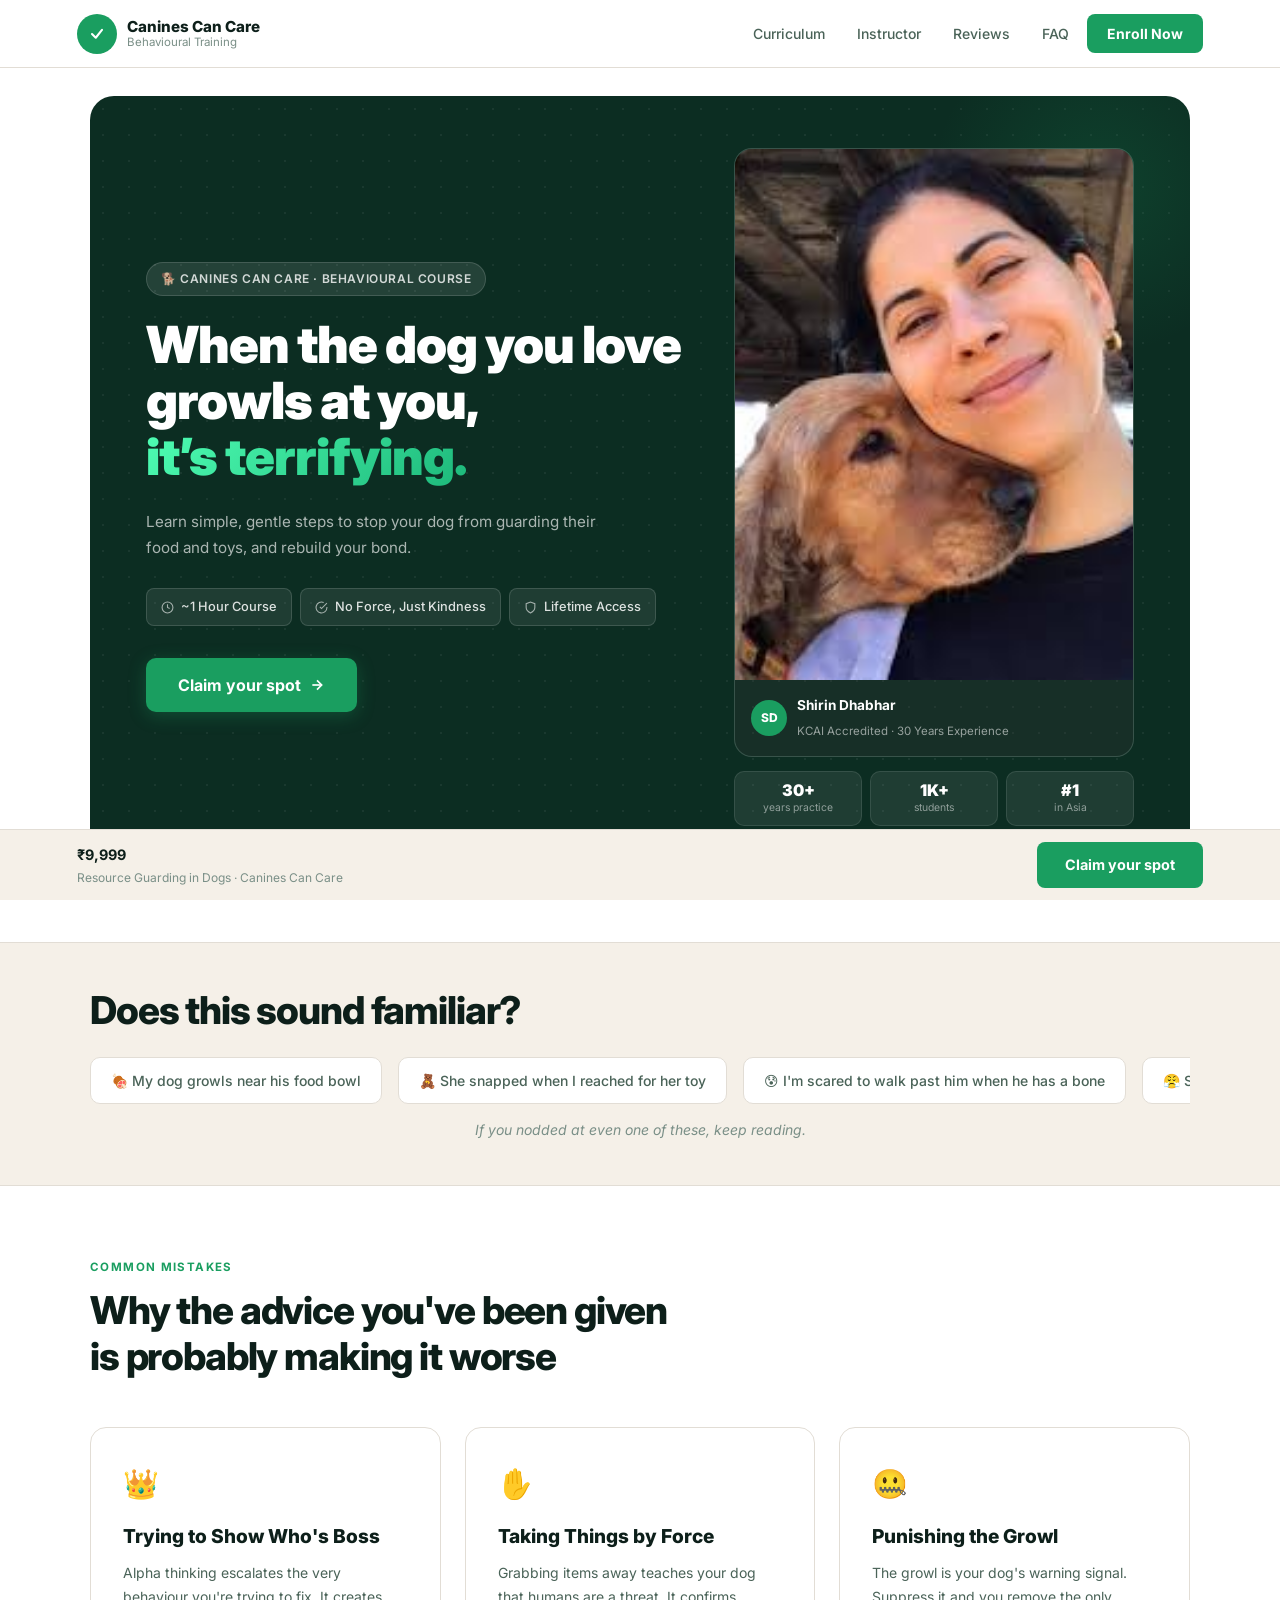
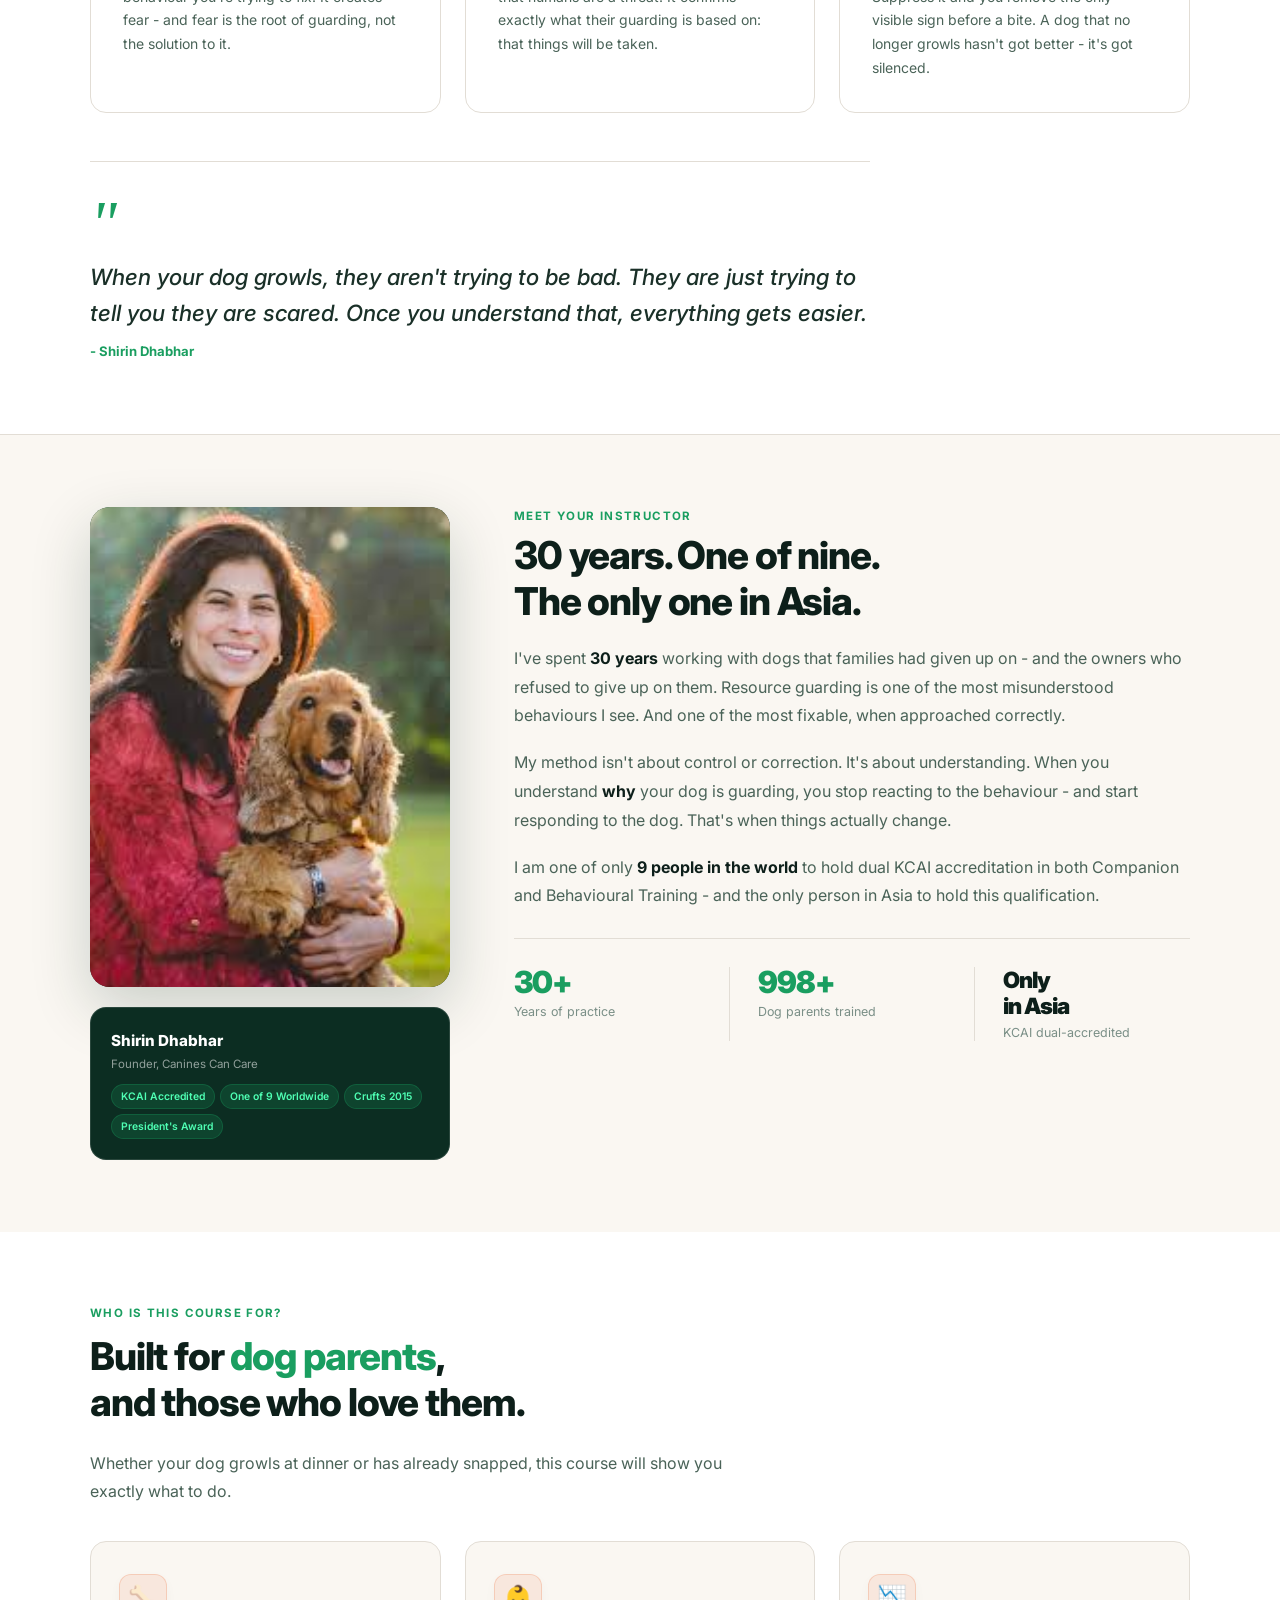
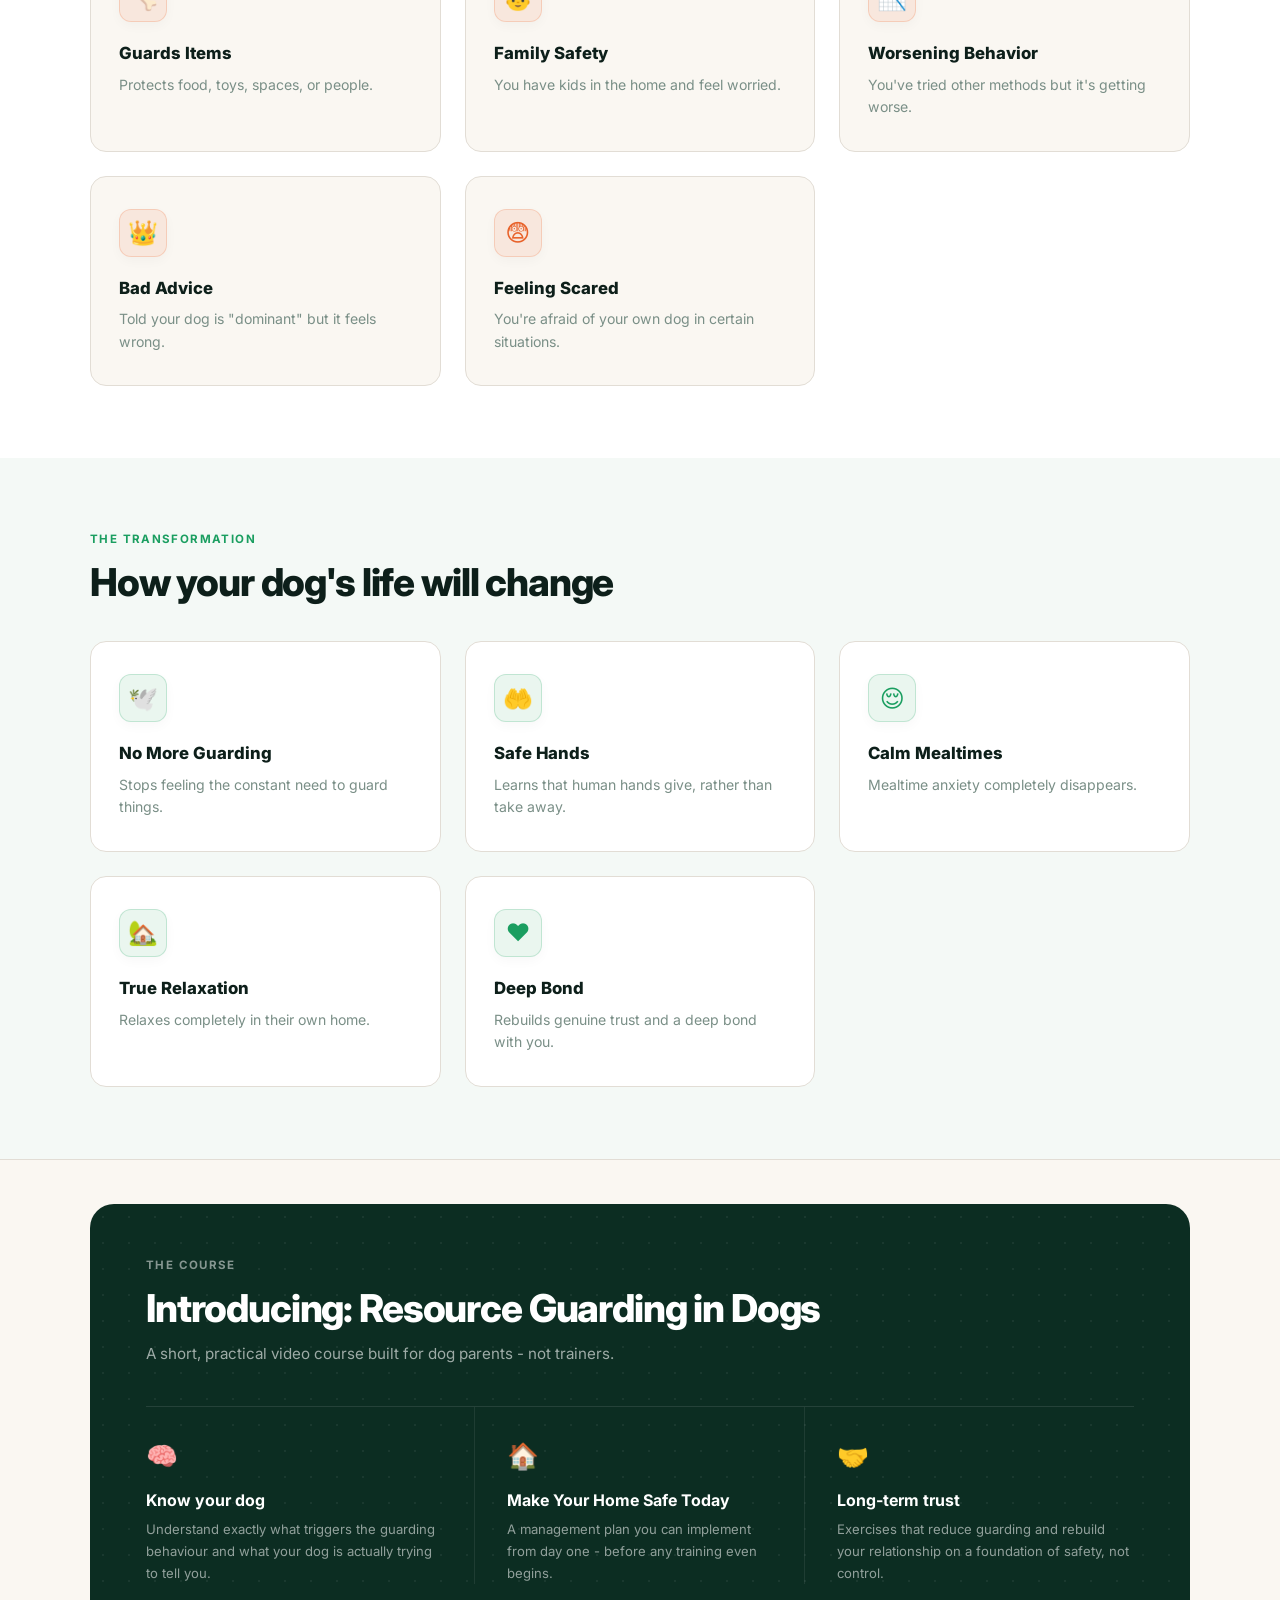
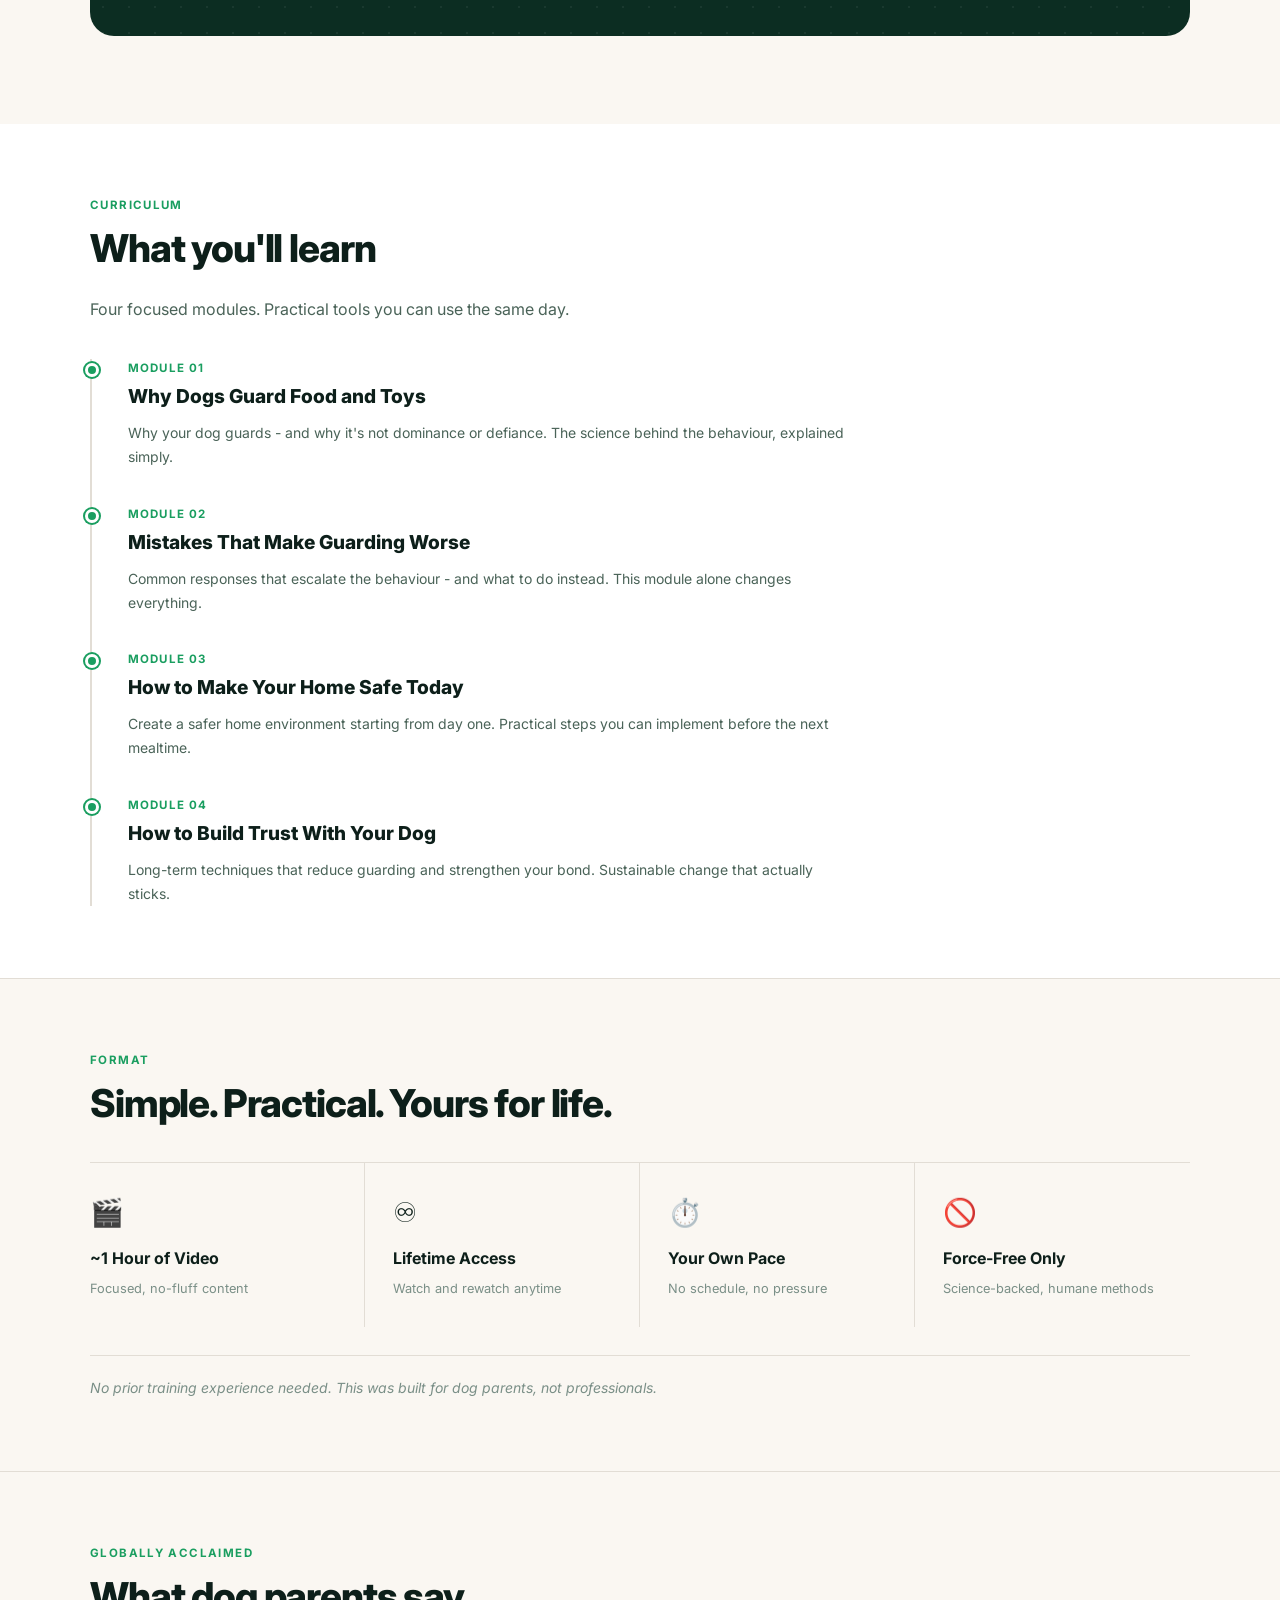
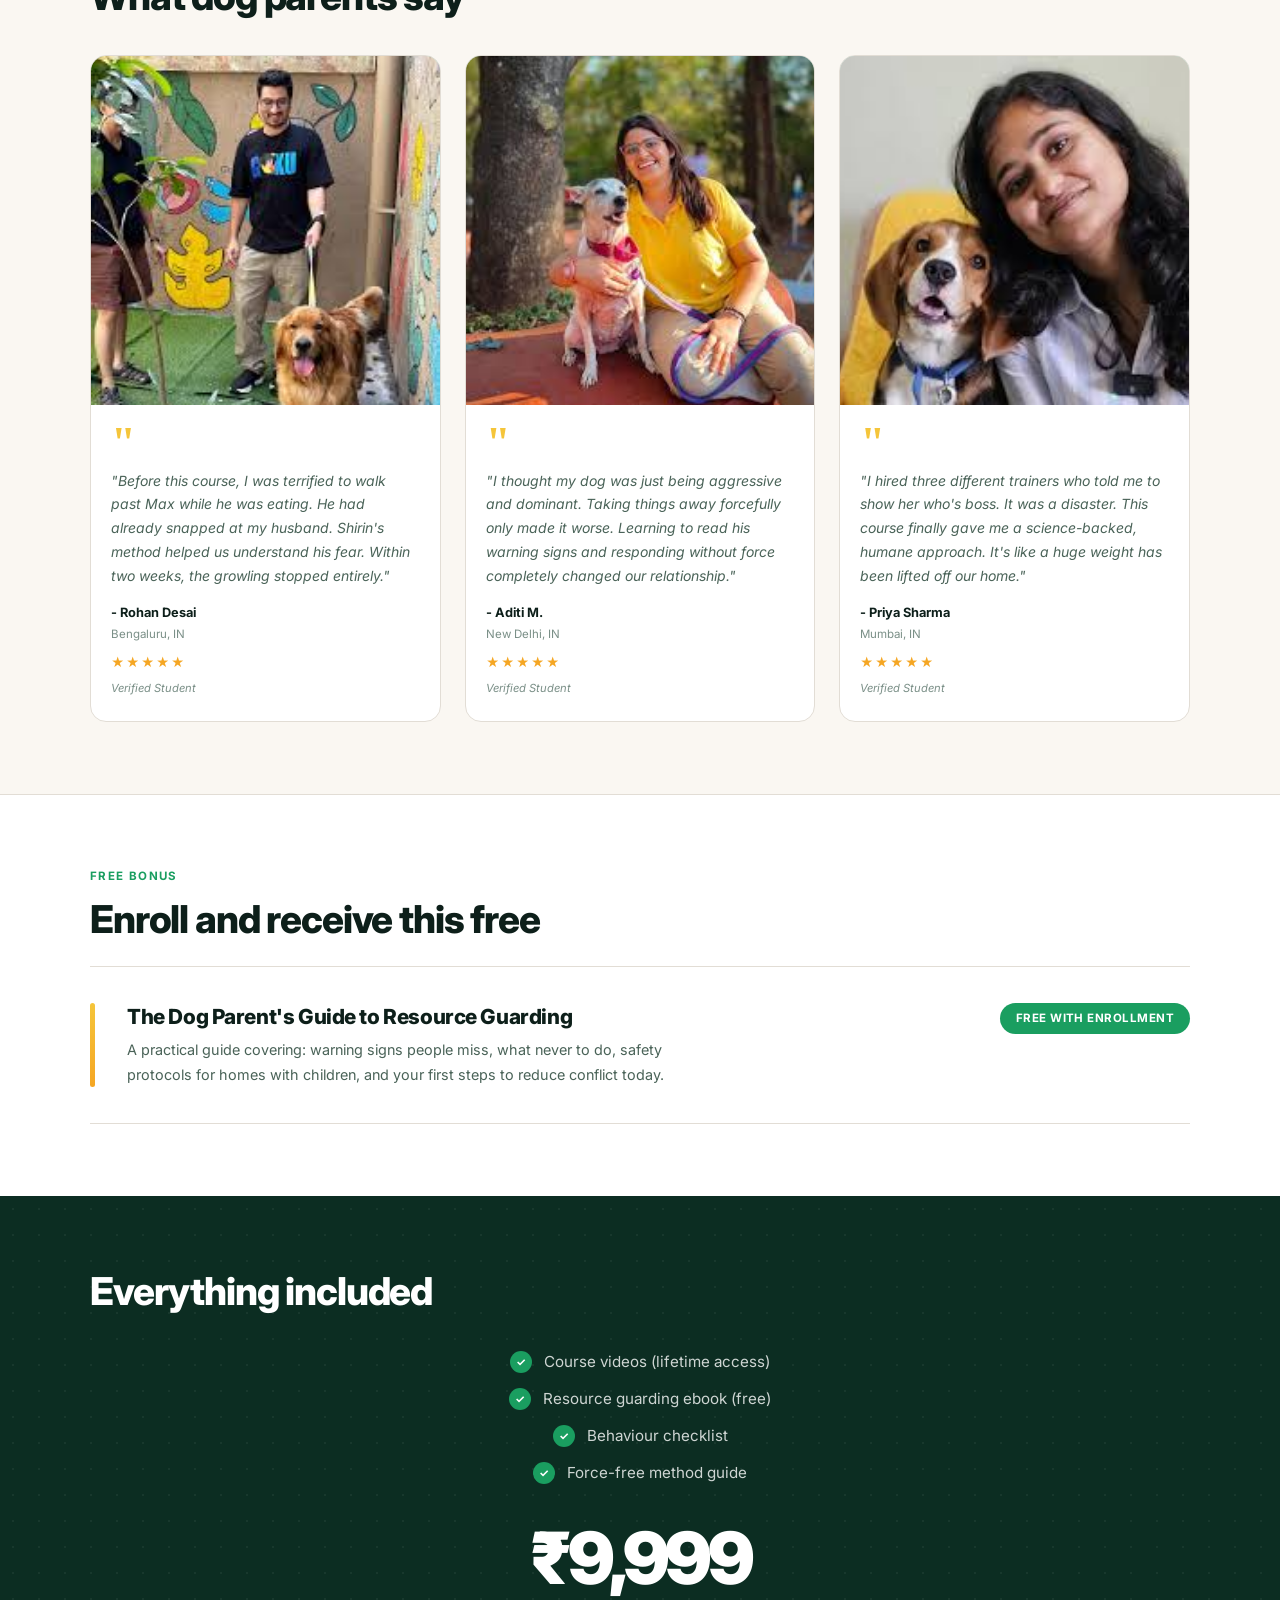
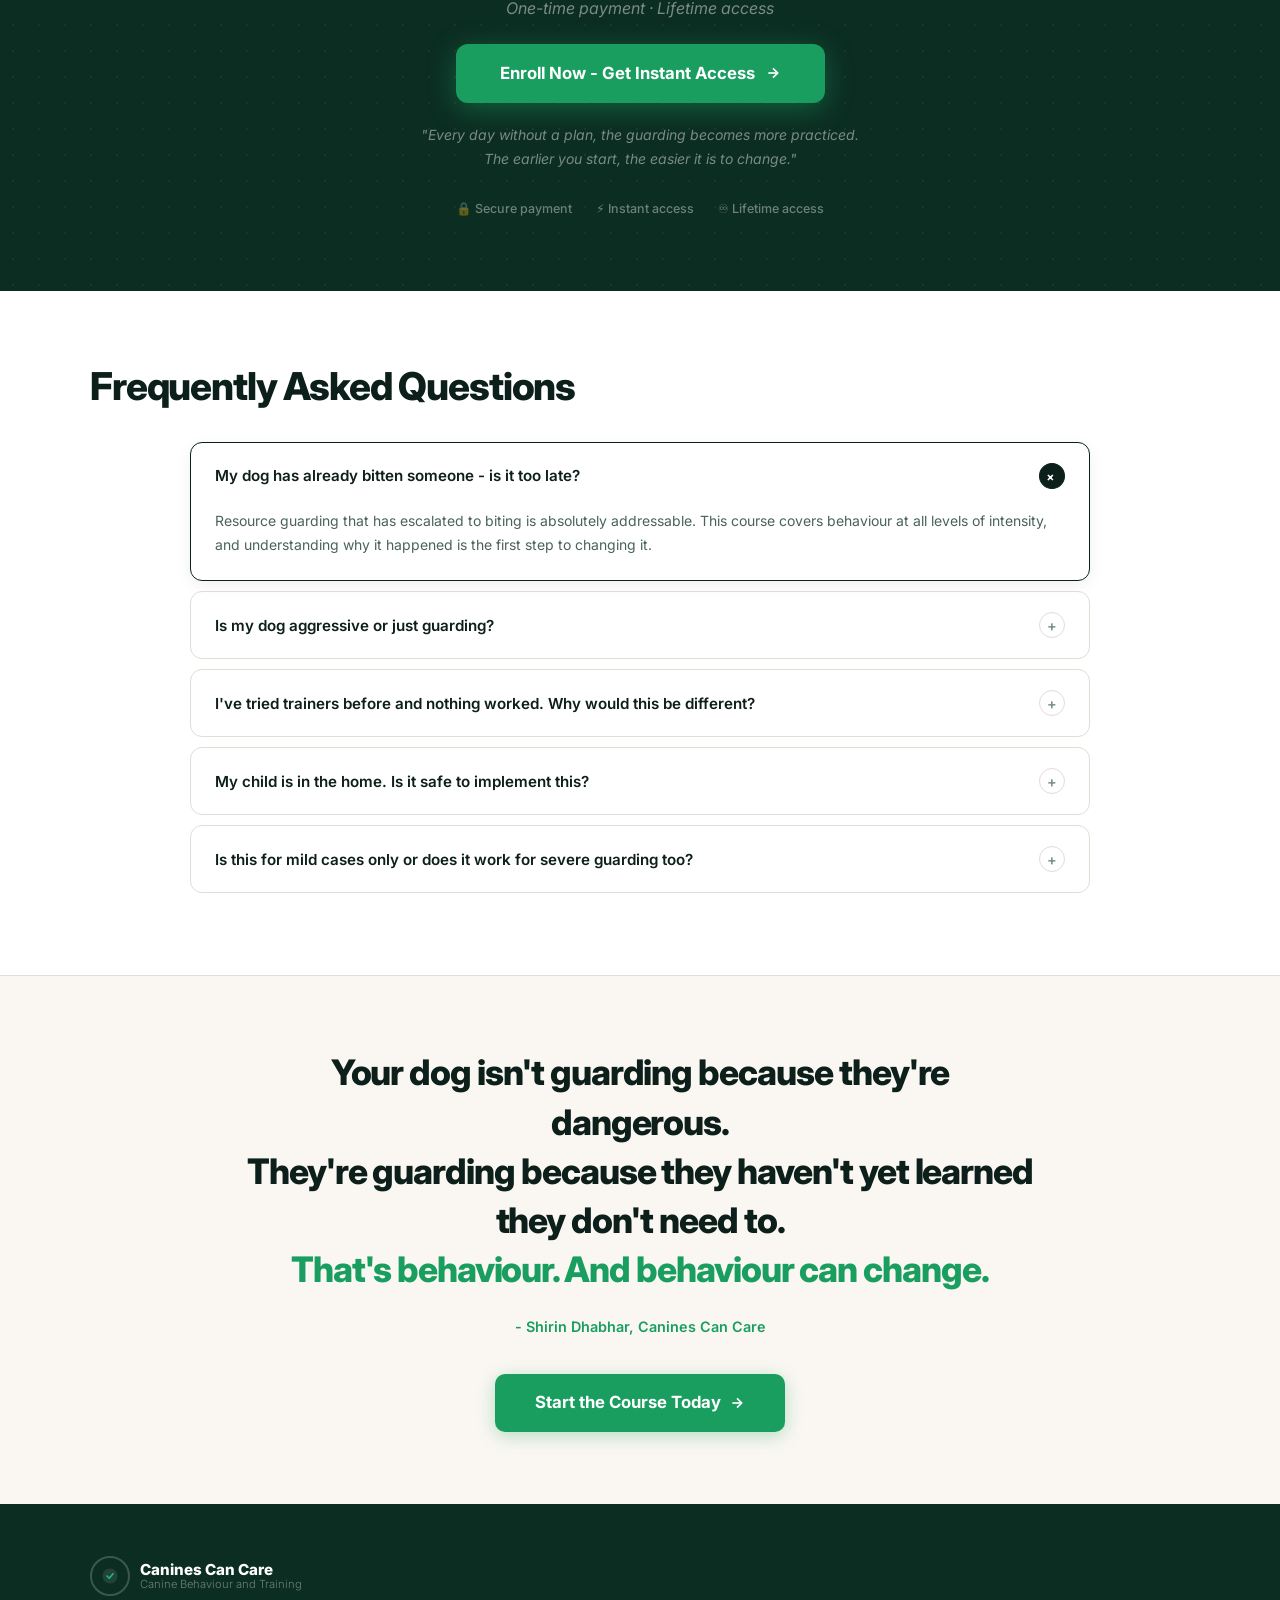
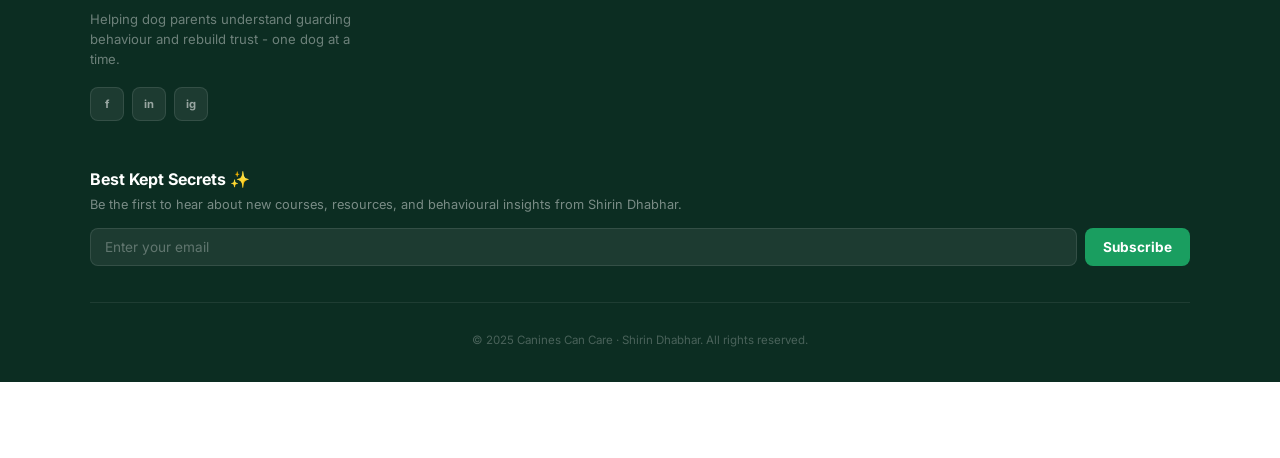
==== commit 5a9bfb64: "Update resource guarding landing page styling and content" ====
--- a/resource-guarding-course.html
+++ b/resource-guarding-course.html
@@ -83,7 +83,7 @@
 .nav-logo{display:flex;align-items:center;gap:10px;text-decoration:none}
 .nav-logo-icon{
   width:40px;height:40px;border-radius:50%;
-  background:var(--teal-hero);
+  background:var(--green);
   display:flex;align-items:center;justify-content:center;
   flex-shrink:0;
 }
@@ -132,6 +132,17 @@
 .sticky-btn:hover{background:var(--green2);transform:translateY(-1px)}
 
 /* ════════════════════════════════════
+   GLOBAL TYPOGRAPHY & ALIGNMENT
+════════════════════════════════════ */
+h1 { font-size: clamp(2.2rem, 5vw, 3.2rem); font-weight: 900; line-height: 1.1; letter-spacing: -0.02em; margin-bottom: 24px; color: var(--dark); text-align: left; }
+h2 { font-size: clamp(1.8rem, 4vw, 2.4rem); font-weight: 800; line-height: 1.2; letter-spacing: -0.03em; margin-bottom: 24px; color: var(--dark); text-align: left; }
+h3 { font-size: 1.2rem; font-weight: 800; line-height: 1.3; margin-bottom: 12px; color: var(--dark); text-align: left; }
+h4 { font-size: 1rem; font-weight: 700; line-height: 1.4; margin-bottom: 8px; color: var(--dark); text-align: left; }
+.section-title { margin-bottom: 24px; }
+.eyebrow { text-align: left; }
+.body-text { text-align: left; }
+
+/* ════════════════════════════════════
    SHARED UTILS
 ════════════════════════════════════ */
 .section{padding:72px 6%}
@@ -140,11 +151,7 @@
   font-size:.72rem;font-weight:700;letter-spacing:.12em;
   text-transform:uppercase;color:var(--green);margin-bottom:10px;
 }
-h2.section-title{
-  font-size:clamp(1.8rem,3.5vw,2.6rem);font-weight:800;
-  color:var(--dark);letter-spacing:-.03em;line-height:1.12;
-  margin-bottom:16px;
-}
+h2.section-title{}
 .body-text{font-size:1rem;color:var(--mid);line-height:1.75;max-width:640px}
 .green-btn{
   display:inline-flex;align-items:center;gap:8px;
@@ -188,11 +195,7 @@
   color:rgba(255,255,255,.8);font-size:.75rem;font-weight:600;letter-spacing:.05em;
   padding:6px 14px;border-radius:50px;margin-bottom:20px;text-transform:uppercase;
 }
-.hero-h1{
-  font-size:clamp(2rem,4.2vw,3.2rem);font-weight:900;
-  color:#fff;line-height:1.1;letter-spacing:-.03em;
-  margin-bottom:18px;
-}
+.hero-h1{color:#fff}
 .hero-h1 em{
   font-style:normal;
   background:linear-gradient(135deg,#4FFFB4,#1DB87A);
@@ -224,14 +227,14 @@
 /* placeholder avatar for when no image supplied */
 .hero-instructor-img .placeholder-av{
   width:100%;height:100%;display:flex;flex-direction:column;
-  align-items:center;justify-content:center;gap:8px;
+  align-items:center;justify-content:flex-start;gap:8px;
   background:linear-gradient(160deg,#1A4A35 0%,#0A2B1E 100%);
 }
 .placeholder-av .av-circle{
   width:96px;height:96px;border-radius:50%;
   background:rgba(255,255,255,.15);
   border:2px solid rgba(255,255,255,.2);
-  display:flex;align-items:center;justify-content:center;
+  display:flex;align-items:center;justify-content:flex-start;
   font-size:2.2rem;font-weight:900;color:#fff;letter-spacing:-.02em;
 }
 .placeholder-av p{font-size:.8rem;color:rgba(255,255,255,.5);font-style:italic}
@@ -253,7 +256,7 @@
 
 /* proof cards below hero */
 .proof-row{
-  display:grid;grid-template-columns:1fr 1fr;gap:16px;
+  display:grid;grid-template-columns:1fr;gap:16px;
   margin-top:20px;
 }
 .proof-item{
@@ -284,7 +287,7 @@
   border-top:1px solid var(--border);border-bottom:1px solid var(--border);
   padding:44px 6%;
 }
-#marquee h2{font-size:clamp(1.6rem,3vw,2.2rem);font-weight:800;letter-spacing:-.03em;margin-bottom:24px}
+#marquee h2{}
 .mwrap{overflow:hidden}
 .mtrack{
   display:flex;width:max-content;
@@ -329,7 +332,7 @@
   box-shadow:0 12px 36px rgba(0,0,0,.06);
 }
 .rpoint-icon{font-size:1.8rem;margin-bottom:16px}
-.rpoint h3{font-size:1rem;font-weight:700;color:var(--dark);margin-bottom:8px;letter-spacing:-.01em}
+.rpoint h3{}
 .rpoint p{font-size:.875rem;color:var(--mid);line-height:1.7}
 .reframe-pullquote{
   margin-top:48px;padding-top:36px;border-top:1px solid var(--border);
@@ -365,12 +368,12 @@
 .shirin-img .ph{
   width:100%;height:100%;
   display:flex;flex-direction:column;
-  align-items:center;justify-content:center;gap:10px;
+  align-items:center;justify-content:flex-start;gap:10px;
 }
 .ph-ring{
   width:120px;height:120px;border-radius:50%;
   background:rgba(255,255,255,.12);border:2px solid rgba(255,255,255,.2);
-  display:flex;align-items:center;justify-content:center;
+  display:flex;align-items:center;justify-content:flex-start;
   font-size:2.8rem;font-weight:900;color:#fff;
 }
 .ph p{font-size:.8rem;color:rgba(255,255,255,.45);font-style:italic}
@@ -413,7 +416,7 @@
 ════════════════════════════════════ */
 #who{background:#fff}
 .who-layout{
-  display:grid;grid-template-columns:1fr 1fr;
+  display:grid;grid-template-columns:1fr;
   gap:0;margin-top:36px;
   border-top:1px solid var(--border);
 }
@@ -431,12 +434,47 @@
   font-size:.9rem;color:var(--mid);line-height:1.6;
 }
 .who-list li .icon-dot{
-  width:22px;height:22px;border-radius:50%;flex-shrink:0;margin-top:1px;
+  width:24px;height:24px;border-radius:50%;flex-shrink:0;margin-top:2px;
   display:flex;align-items:center;justify-content:center;
-  font-size:.6rem;font-weight:900;
 }
 .who-list.if-list li .icon-dot{background:rgba(232,98,42,.1);color:var(--orange)}
-.who-list.after-list li .icon-dot{background:var(--green-bg);color:var(--green)}
+.who-list.after-list li .icon-dot{background:var(--green);color:#fff}
+.who-list li .icon-dot svg{width:14px;height:14px}
+
+/* LIGHT MODE GRID CARDS */
+.feature-grid {
+  display: grid; grid-template-columns: repeat(auto-fit, minmax(280px, 1fr));
+  gap: 24px; margin-top: 36px;
+}
+.feature-card {
+  background: var(--cream3);
+  border: 1px solid var(--border);
+  border-radius: 16px;
+  padding: 32px 28px;
+  transition: transform 0.2s, box-shadow 0.2s;
+}
+.feature-card:hover {
+  transform: translateY(-4px);
+  box-shadow: 0 12px 24px rgba(0,0,0,0.04);
+}
+.fc-icon {
+  width: 48px; height: 48px;
+  border-radius: 12px;
+  background: #fff;
+  display: flex; align-items: center; justify-content: center;
+  font-size: 1.5rem;
+  margin-bottom: 20px;
+  box-shadow: 0 4px 12px rgba(0,0,0,0.03);
+  border: 1px solid var(--border);
+}
+.fc-icon.red { background: rgba(232,98,42,.1); border-color: rgba(232,98,42,.2); color: var(--orange); }
+.fc-icon.green { background: var(--green-bg); border-color: rgba(26,158,96,.2); color: var(--green); }
+.feature-card h4 {
+  font-size: 1.05rem; font-weight: 800; color: var(--dark); margin-bottom: 8px;
+}
+.feature-card p {
+  font-size: 0.88rem; color: var(--muted); line-height: 1.6;
+}
 
 /* ════════════════════════════════════
    S06 COURSE INTRO - full dark card
@@ -461,7 +499,7 @@
 .oc:last-child{border-right:none;padding-right:0;padding-left:32px}
 .oc:nth-child(2){padding:28px 32px 0}
 .oc-emoji{font-size:1.6rem;margin-bottom:12px;display:block}
-.oc h4{font-size:.95rem;font-weight:700;color:#fff;margin-bottom:7px}
+.oc h4{color:#fff}
 .oc p{font-size:.82rem;color:rgba(255,255,255,.55);line-height:1.65}
 
 /* ════════════════════════════════════
@@ -496,7 +534,7 @@
   background:var(--green2);
 }
 .curr-num{font-size:.72rem;font-weight:700;color:var(--green);letter-spacing:.1em;text-transform:uppercase;margin-bottom:6px}
-.curr-item h3{font-size:1.05rem;font-weight:800;color:var(--dark);margin-bottom:7px;letter-spacing:-.01em;transition:color .3s ease}
+.curr-item h3{transition:color .3s ease}
 .curr-item:hover h3{color:var(--green)}
 .curr-item p{font-size:.875rem;color:var(--mid);line-height:1.7}
 
@@ -514,7 +552,7 @@
 .format-item:nth-child(2){padding:28px}
 .format-item:nth-child(3){padding:28px}
 .format-emoji{font-size:1.7rem;margin-bottom:12px;display:block}
-.format-item h4{font-size:.9rem;font-weight:700;color:var(--dark);margin-bottom:4px}
+.format-item h4{}
 .format-item p{font-size:.8rem;color:var(--muted)}
 .format-foot{font-size:.875rem;color:var(--muted);margin-top:28px;padding-top:20px;border-top:1px solid var(--border);font-style:italic}
 
@@ -550,7 +588,7 @@
 .testi-photo{
   width:100%;aspect-ratio:1;
   background:linear-gradient(145deg,#c8e6da 0%,#a8d5c2 100%);
-  display:flex;align-items:center;justify-content:center;
+  display:flex;align-items:center;justify-content:flex-start;
   font-size:2.5rem;font-weight:800;color:#fff;
   position:relative;overflow:hidden;
 }
@@ -608,10 +646,10 @@
 #enroll h2{color:#fff;margin-bottom:32px}
 .enroll-list{
   display:inline-flex;flex-direction:column;
-  gap:12px;text-align:left;margin-bottom:36px;
+  gap:12px;align-items:center;text-align:center;margin-bottom:36px;
 }
 .enroll-row{
-  display:flex;align-items:center;gap:12px;
+  display:flex;align-items:center;justify-content:center;gap:12px;
   font-size:.95rem;color:rgba(255,255,255,.8);
 }
 .echeck{
@@ -650,9 +688,9 @@
 /* ════════════════════════════════════
    S13 FAQ - GrowthSchool style
 ════════════════════════════════════ */
-#faq{background:#fff;text-align:center}
+#faq{background:#fff;}
 #faq h2{margin-bottom:32px}
-.faq-list{max-width:900px;margin:0 auto;text-align:left}
+.faq-list{max-width:900px;margin:0 auto;}
 .faq-item{
   border:1px solid var(--border);border-radius:12px;
   margin-bottom:10px;overflow:hidden;
@@ -708,7 +746,7 @@
 footer{background:var(--teal-hero);padding:52px 6% 32px}
 .ft-inner{max-width:1100px;margin:0 auto}
 .ft-top{
-  display:grid;grid-template-columns:1fr 1fr;gap:48px;
+  display:grid;grid-template-columns:1fr;gap:48px;
   padding-bottom:36px;border-bottom:1px solid rgba(255,255,255,.08);
   margin-bottom:28px;
 }
@@ -790,7 +828,7 @@
   .format-item{border-right:none!important;padding-left:0!important;border-bottom:1px solid var(--border)}
   .format-item:last-child{border-bottom:none}
   .hero-card{padding:28px 24px}
-  .hero-h1{font-size:1.75rem}
+  .hero-h1{color:#fff}
   .section{padding:52px 5%}
   .curr-list{padding-left:24px}
   .curr-item::before{left:-31px}
@@ -805,8 +843,7 @@
   <a class="nav-logo" href="#">
     <div class="nav-logo-icon">
       <svg viewBox="0 0 24 24" fill="none">
-        <path d="M12 22C17.5228 22 22 17.5228 22 12C22 6.47715 17.5228 2 12 2C6.47715 2 2 6.47715 2 12C2 17.5228 6.47715 22 12 22Z" fill="rgba(255,255,255,0.1)"/>
-        <path d="M8 12L11 15L16 9" stroke="#1DB87A" stroke-width="2.2" stroke-linecap="round" stroke-linejoin="round"/>
+        <path d="M6 12L10.5 16.5L18 7" stroke="#ffffff" stroke-width="2.5" stroke-linecap="round" stroke-linejoin="round"/>
       </svg>
     </div>
     <div class="nav-brand">Canines Can Care<small>Behavioural Training</small></div>
@@ -848,10 +885,10 @@
       <div class="hero-left">
         <div class="hero-eyebrow">🐕 Canines Can Care · Behavioural Course</div>
         <h1 class="hero-h1">
-          Stop Walking on Eggshells Around Your Dog's<br>
-          <em>Guarding Behaviour.</em>
+          When the dog you love growls at you,<br>
+          <em>it’s terrifying.</em>
         </h1>
-        <p class="hero-sub">Learn a clear, humane, step-by-step method to understand and reduce resource guarding - and rebuild trust with your dog.</p>
+        <p class="hero-sub">Learn simple, gentle steps to stop your dog from guarding their food and toys, and rebuild your bond.</p>
         <div class="hero-pills">
           <div class="hero-pill">
             <svg viewBox="0 0 24 24" fill="none" stroke="currentColor" stroke-width="2"><circle cx="12" cy="12" r="10"/><polyline points="12 6 12 12 16 14"/></svg>
@@ -859,7 +896,7 @@
           </div>
           <div class="hero-pill">
             <svg viewBox="0 0 24 24" fill="none" stroke="currentColor" stroke-width="2"><path d="M22 11.08V12a10 10 0 1 1-5.93-9.14"/><polyline points="22 4 12 14.01 9 11.01"/></svg>
-            Force-Free Methods
+            No Force, Just Kindness
           </div>
           <div class="hero-pill">
             <svg viewBox="0 0 24 24" fill="none" stroke="currentColor" stroke-width="2"><path d="M12 22s8-4 8-10V5l-8-3-8 3v7c0 6 8 10 8 10z"/></svg>
@@ -900,34 +937,14 @@
       </div>
     </div>
 
-    <!-- proof strip -->
-    <div class="proof-row">
-      <div class="proof-item reveal d1">
-        <div class="proof-big"><span class="counter" data-target="1,000">0</span>+</div>
-        <div class="proof-sub">Dog parents trained through Canines Can Care</div>
-        <div class="proof-tags">
-          <span class="proof-tag">KCAI Accredited</span>
-          <span class="proof-tag">Crufts 2015</span>
-          <span class="proof-tag">President's Award 2018</span>
-        </div>
-      </div>
-      <div class="proof-item reveal d2">
-        <div class="proof-big">One of 9</div>
-        <div class="proof-sub">Behaviourally trained KCAI practitioners in the world - the only one in Asia</div>
-        <div class="proof-tags">
-          <span class="proof-tag">30 Years</span>
-          <span class="proof-tag">Force-Free</span>
-          <span class="proof-tag">Internationally Recognised</span>
-        </div>
-      </div>
-    </div>
+
   </div>
 </section>
 
 <!-- ══════ S02 MARQUEE ══════ -->
 <section id="marquee">
   <div class="inner">
-    <h2 class="reveal" style="font-size:clamp(1.6rem,3vw,2.2rem);font-weight:800;letter-spacing:-.03em;margin-bottom:24px">Does this sound familiar?</h2>
+    <h2 class="reveal">Does this sound familiar?</h2>
     <div class="mwrap reveal">
       <div class="mtrack">
         <div class="mpill">🍖 My dog growls near his food bowl</div>
@@ -957,23 +974,23 @@
     </div>
     <div class="reframe-points">
       <div class="rpoint reveal d1">
-        <div class="rpoint-icon">⚠️</div>
-        <h3>Showing Dominance Backfires</h3>
+        <div class="rpoint-icon">👑</div>
+        <h3>Trying to Show Who's Boss</h3>
         <p>Alpha thinking escalates the very behaviour you're trying to fix. It creates fear - and fear is the root of guarding, not the solution to it.</p>
       </div>
       <div class="rpoint reveal d2">
-        <div class="rpoint-icon">⚠️</div>
-        <h3>Taking Things Forcefully Escalates</h3>
+        <div class="rpoint-icon">✋</div>
+        <h3>Taking Things by Force</h3>
         <p>Grabbing items away teaches your dog that humans are a threat. It confirms exactly what their guarding is based on: that things will be taken.</p>
       </div>
       <div class="rpoint reveal d3">
-        <div class="rpoint-icon">⚠️</div>
-        <h3>Punishing the Growl Is Dangerous</h3>
+        <div class="rpoint-icon">🤐</div>
+        <h3>Punishing the Growl</h3>
         <p>The growl is your dog's warning signal. Suppress it and you remove the only visible sign before a bite. A dog that no longer growls hasn't got better - it's got silenced.</p>
       </div>
     </div>
     <div class="reframe-pullquote reveal">
-      Guarding isn't defiance. It's communication. And once you understand what your dog is actually telling you, everything changes.
+      When your dog growls, they aren't trying to be bad. They are just trying to tell you they are scared. Once you understand that, everything gets easier.
       <div class="reframe-attrib">- Shirin Dhabhar</div>
     </div>
   </div>
@@ -1037,29 +1054,71 @@
   <div class="inner">
     <div class="reveal">
       <div class="eyebrow">Who Is This Course For?</div>
-      <h2 class="section-title">Built for dog parents,<br>not professional trainers.</h2>
-      <p class="body-text">Whether your dog growls at meal time or has already snapped - if you want to understand what's happening and what to do, this is for you.</p>
-    </div>
-    <div class="who-layout">
-      <div class="who-col reveal-left">
-        <div class="who-col-head">✅ This course is for you if…</div>
-        <ul class="who-list if-list">
-          <li><div class="icon-dot">●</div> Your dog guards food, toys, spaces or people</li>
-          <li><div class="icon-dot">●</div> You have children in the home and you're worried</li>
-          <li><div class="icon-dot">●</div> You've tried other methods and things have gotten worse</li>
-          <li><div class="icon-dot">●</div> You've been told your dog is dominant and it didn't feel right</li>
-          <li><div class="icon-dot">●</div> You're scared of your own dog in certain situations</li>
-        </ul>
-      </div>
-      <div class="who-col reveal-right">
-        <div class="who-col-head">🌿 After this course, your life looks like…</div>
-        <ul class="who-list after-list">
-          <li><div class="icon-dot">●</div> You know exactly what to do the moment guarding starts - instead of freezing</li>
-          <li><div class="icon-dot">●</div> Mealtimes won't feel tense anymore</li>
-          <li><div class="icon-dot">●</div> You'll stop managing around your dog and start actually living with them</li>
-          <li><div class="icon-dot">●</div> You understand what your dog is communicating - and respond, not react</li>
-          <li><div class="icon-dot">●</div> Your home feels calmer. Your relationship feels different.</li>
-        </ul>
+      <h2 class="section-title">Built for <span style="color:var(--green)">dog parents</span>,<br>and those who love them.</h2>
+      <p class="body-text">Whether your dog growls at dinner or has already snapped, this course will show you exactly what to do.</p>
+    </div>
+    <div class="feature-grid">
+      <div class="feature-card reveal d1">
+        <div class="fc-icon red">🦴</div>
+        <h4>Guards Items</h4>
+        <p>Protects food, toys, spaces, or people.</p>
+      </div>
+      <div class="feature-card reveal d2">
+        <div class="fc-icon red">👶</div>
+        <h4>Family Safety</h4>
+        <p>You have kids in the home and feel worried.</p>
+      </div>
+      <div class="feature-card reveal d3">
+        <div class="fc-icon red">📉</div>
+        <h4>Worsening Behavior</h4>
+        <p>You've tried other methods but it's getting worse.</p>
+      </div>
+      <div class="feature-card reveal d4">
+        <div class="fc-icon red">👑</div>
+        <h4>Bad Advice</h4>
+        <p>Told your dog is "dominant" but it feels wrong.</p>
+      </div>
+      <div class="feature-card reveal d5">
+        <div class="fc-icon red">😨</div>
+        <h4>Feeling Scared</h4>
+        <p>You're afraid of your own dog in certain situations.</p>
+      </div>
+    </div>
+  </div>
+</section>
+
+<!-- ══════ S05b HOW YOUR DOG'S LIFE WILL CHANGE ══════ -->
+<section id="dog-life-change" class="section" style="background:#f4f9f6">
+  <div class="inner">
+    <div class="reveal">
+      <div class="eyebrow">The Transformation</div>
+      <h2 class="section-title">How your dog's life will change</h2>
+    </div>
+    <div class="feature-grid">
+      <div class="feature-card reveal d1" style="background:#fff">
+        <div class="fc-icon green">🕊️</div>
+        <h4>No More Guarding</h4>
+        <p>Stops feeling the constant need to guard things.</p>
+      </div>
+      <div class="feature-card reveal d2" style="background:#fff">
+        <div class="fc-icon green">🤲</div>
+        <h4>Safe Hands</h4>
+        <p>Learns that human hands give, rather than take away.</p>
+      </div>
+      <div class="feature-card reveal d3" style="background:#fff">
+        <div class="fc-icon green">😌</div>
+        <h4>Calm Mealtimes</h4>
+        <p>Mealtime anxiety completely disappears.</p>
+      </div>
+      <div class="feature-card reveal d4" style="background:#fff">
+        <div class="fc-icon green">🏡</div>
+        <h4>True Relaxation</h4>
+        <p>Relaxes completely in their own home.</p>
+      </div>
+      <div class="feature-card reveal d5" style="background:#fff">
+        <div class="fc-icon green">❤️</div>
+        <h4>Deep Bond</h4>
+        <p>Rebuilds genuine trust and a deep bond with you.</p>
       </div>
     </div>
   </div>
@@ -1070,7 +1129,7 @@
   <div class="inner" style="max-width:1100px;margin:0 auto;padding:0 0 44px">
     <div class="intro-dark reveal-scale">
       <div class="eyebrow">The Course</div>
-      <h2 class="section-title" style="color:#fff;font-size:clamp(1.7rem,3.5vw,2.4rem)">Introducing: Resource Guarding in Dogs</h2>
+      <h2 class="section-title" style="color:#fff">Introducing: Resource Guarding in Dogs</h2>
       <p class="sub-text">A short, practical video course built for dog parents - not trainers.</p>
       <div class="outcomes-open">
         <div class="oc reveal d1">
@@ -1080,7 +1139,7 @@
         </div>
         <div class="oc reveal d2">
           <span class="oc-emoji">🏠</span>
-          <h4>Safe home, now</h4>
+          <h4>Make Your Home Safe Today</h4>
           <p>A management plan you can implement from day one - before any training even begins.</p>
         </div>
         <div class="oc reveal d3">
@@ -1104,22 +1163,22 @@
     <div class="curr-list">
       <div class="curr-item reveal d1">
         <div class="curr-num">Module 01</div>
-        <h3>Understand What Resource Guarding Actually Is</h3>
+        <h3>Why Dogs Guard Food and Toys</h3>
         <p>Why your dog guards - and why it's not dominance or defiance. The science behind the behaviour, explained simply.</p>
       </div>
       <div class="curr-item reveal d2">
         <div class="curr-num">Module 02</div>
-        <h3>The Mistakes to Stop Immediately</h3>
+        <h3>Mistakes That Make Guarding Worse</h3>
         <p>Common responses that escalate the behaviour - and what to do instead. This module alone changes everything.</p>
       </div>
       <div class="curr-item reveal d3">
         <div class="curr-num">Module 03</div>
-        <h3>A Management Plan for Right Now</h3>
+        <h3>How to Make Your Home Safe Today</h3>
         <p>Create a safer home environment starting from day one. Practical steps you can implement before the next mealtime.</p>
       </div>
       <div class="curr-item reveal d4">
         <div class="curr-num">Module 04</div>
-        <h3>Trust-Building Exercises</h3>
+        <h3>How to Build Trust With Your Dog</h3>
         <p>Long-term techniques that reduce guarding and strengthen your bond. Sustainable change that actually sticks.</p>
       </div>
     </div>
@@ -1285,7 +1344,7 @@
         <div class="faq-answer">Resource guarding that has escalated to biting is absolutely addressable. This course covers behaviour at all levels of intensity, and understanding why it happened is the first step to changing it.</div>
       </div>
       <div class="faq-item reveal d2">
-        <button class="faq-btn">Is resource guarding the same as aggression?<span class="faq-icon">+</span></button>
+        <button class="faq-btn">Is my dog aggressive or just guarding?<span class="faq-icon">+</span></button>
         <div class="faq-answer">Not exactly. Resource guarding is a specific behaviour rooted in insecurity around valued items. It can look like aggression - growling, snapping - but the cause and the solution are different. This course explains the distinction clearly.</div>
       </div>
       <div class="faq-item reveal d3">
@@ -1306,7 +1365,7 @@
 
 <!-- ══════ S14 CLOSING ══════ -->
 <section id="closing" class="section">
-  <div class="inner" style="text-align:center">
+  <div class="inner">
     <div class="closing-copy reveal">
       Your dog isn't guarding because they're dangerous.<br>
       They're guarding because they haven't yet learned they don't need to.<br>
@@ -1378,7 +1437,7 @@
     if (!startTimestamp) startTimestamp = timestamp;
     const progress = Math.min((timestamp - startTimestamp) / duration, 1);
     const easeProgress = progress === 1 ? 1 : 1 - Math.pow(2, -10 * progress);
-    const current = Math.floor(easeProgress * (end - start) + start);
+    const current = Math.round(easeProgress * (end - start) + start);
     let formatted = current;
     if (formatStr === '1K') formatted = current >= 1000 ? '1K' : current;
     else if (formatStr === '1,000') formatted = current.toLocaleString();
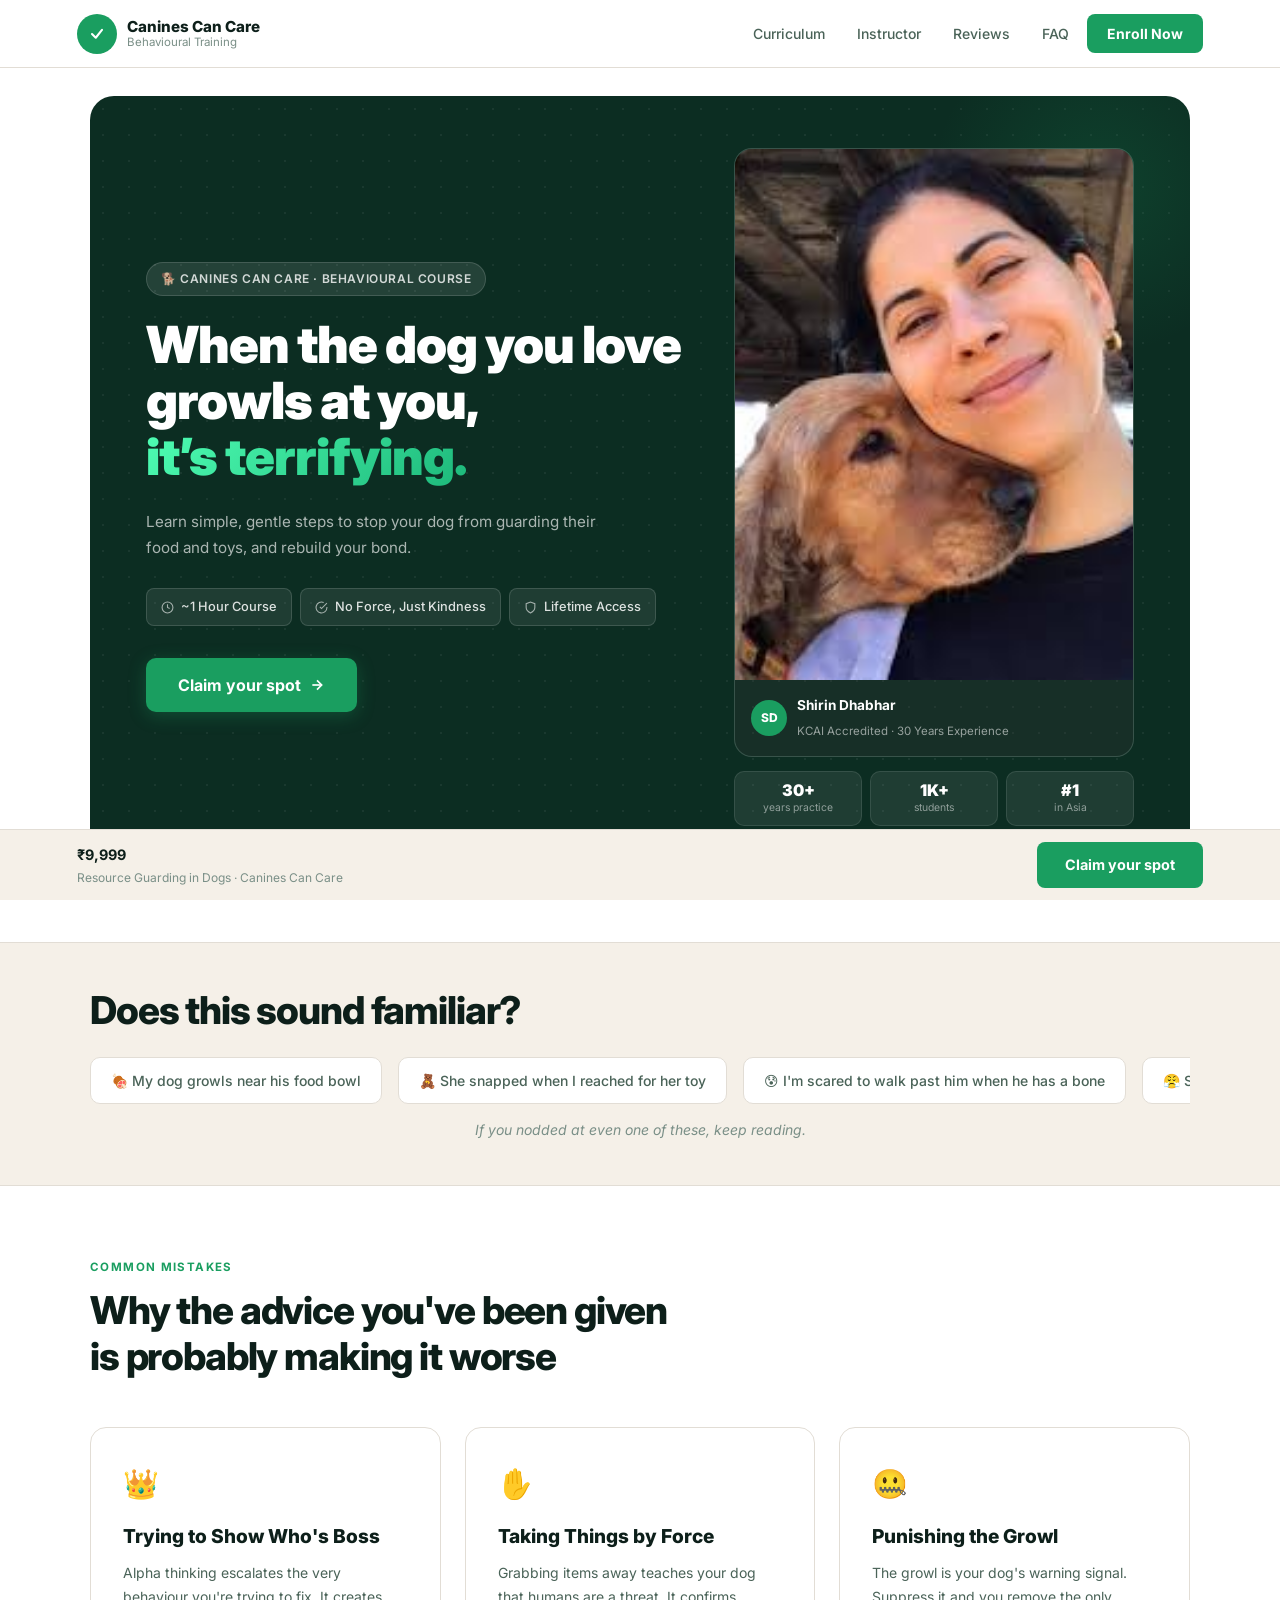
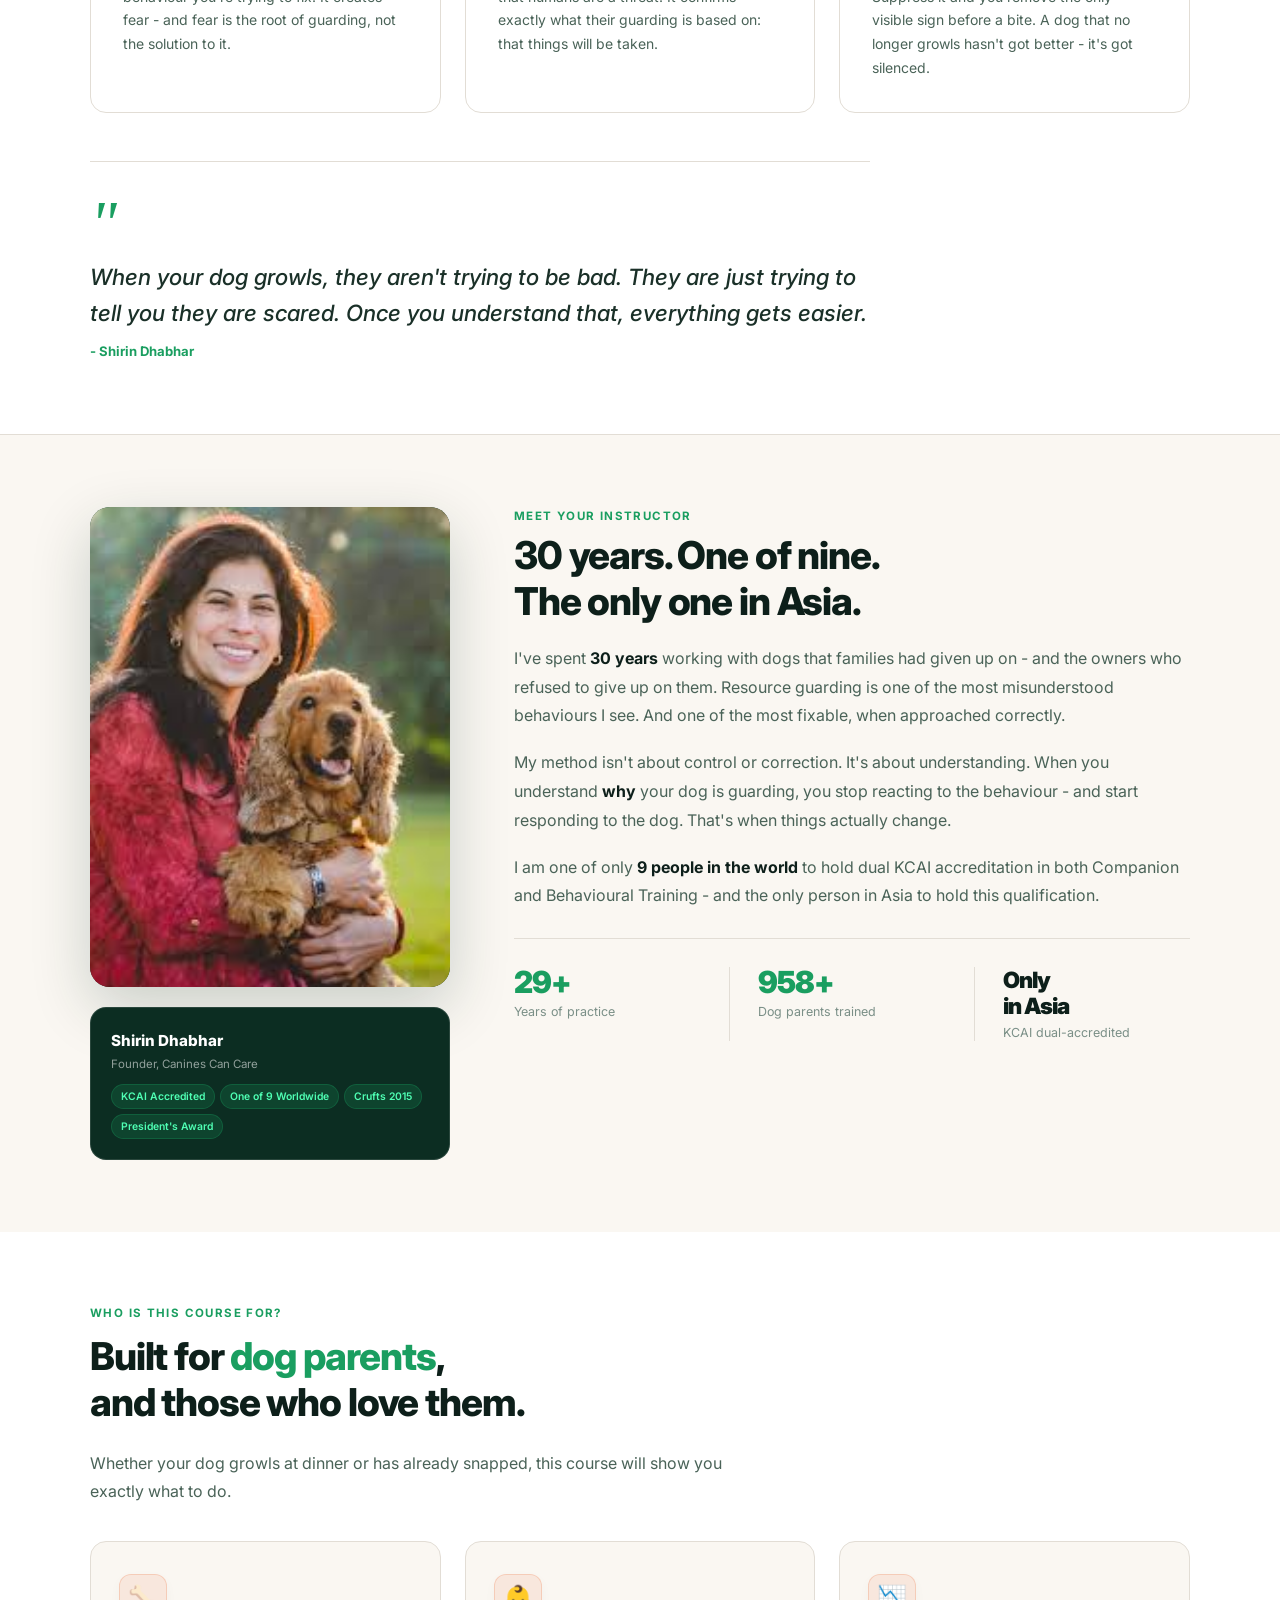
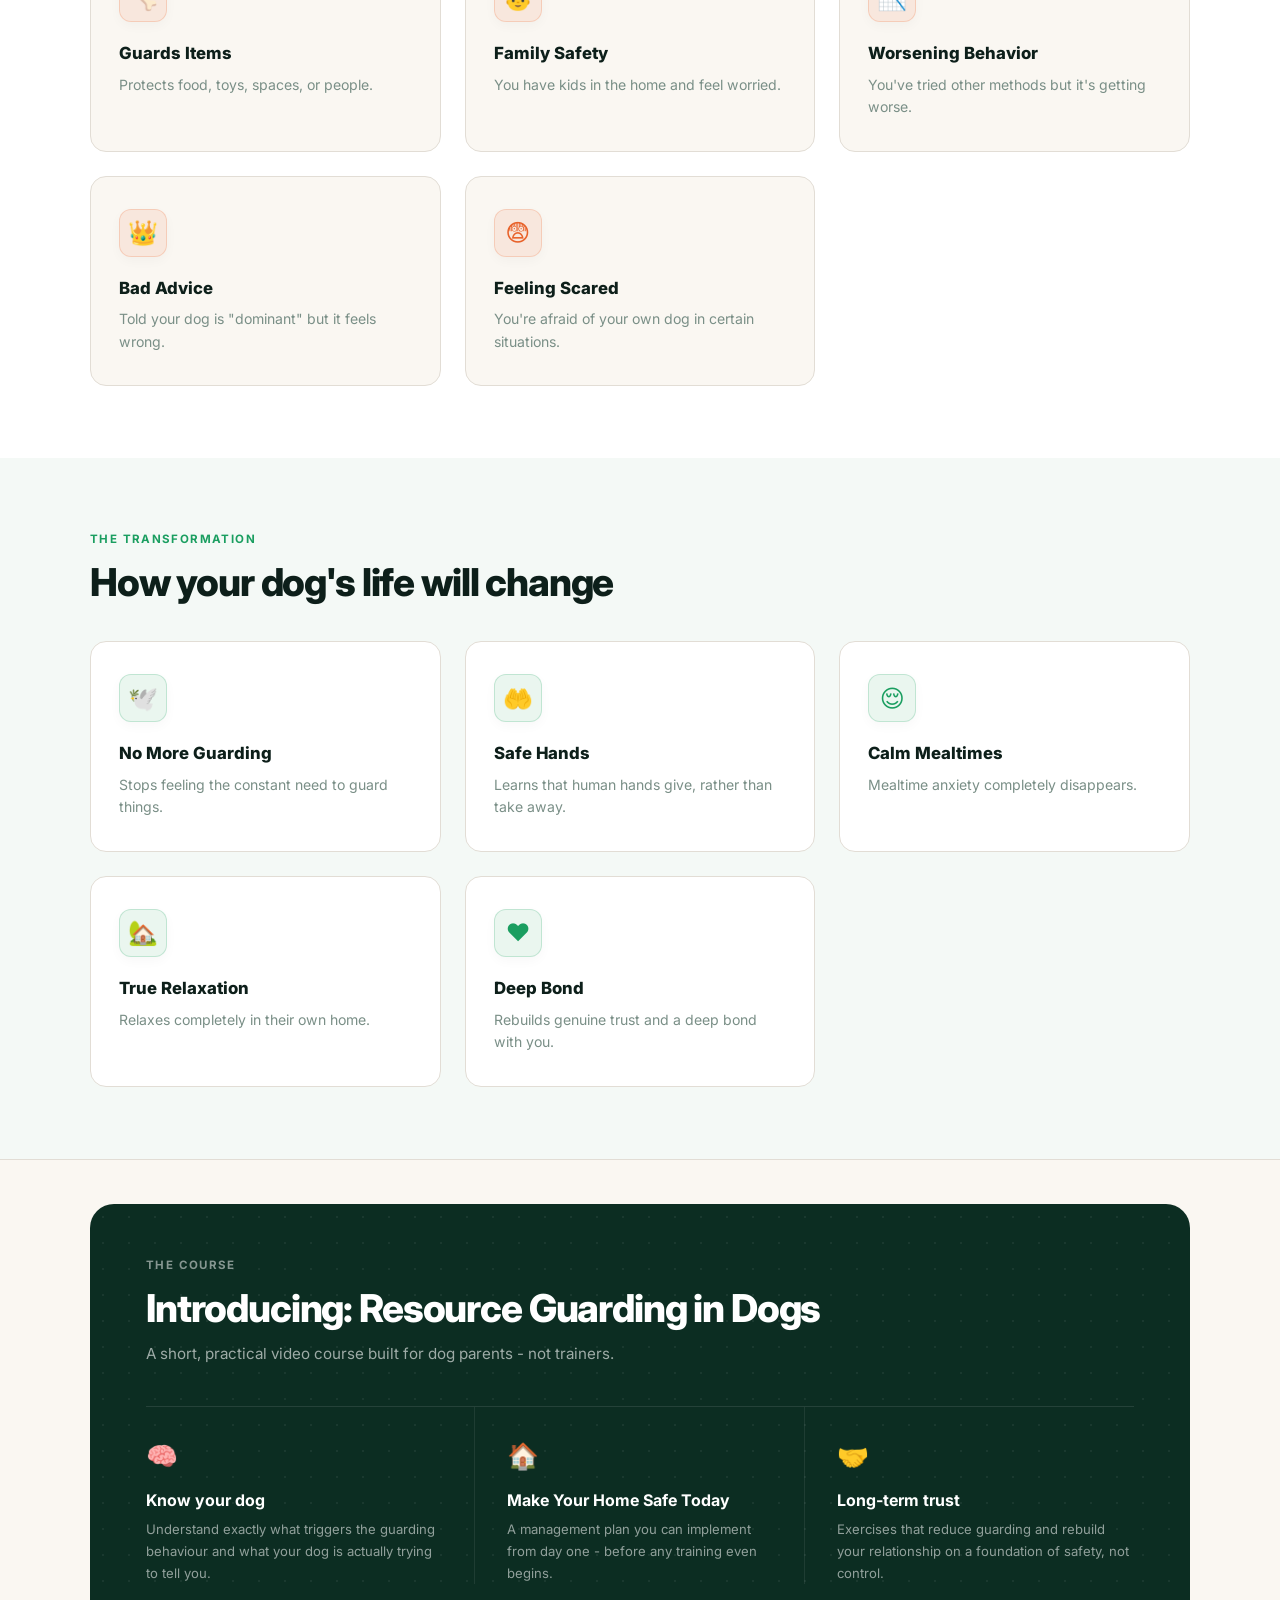
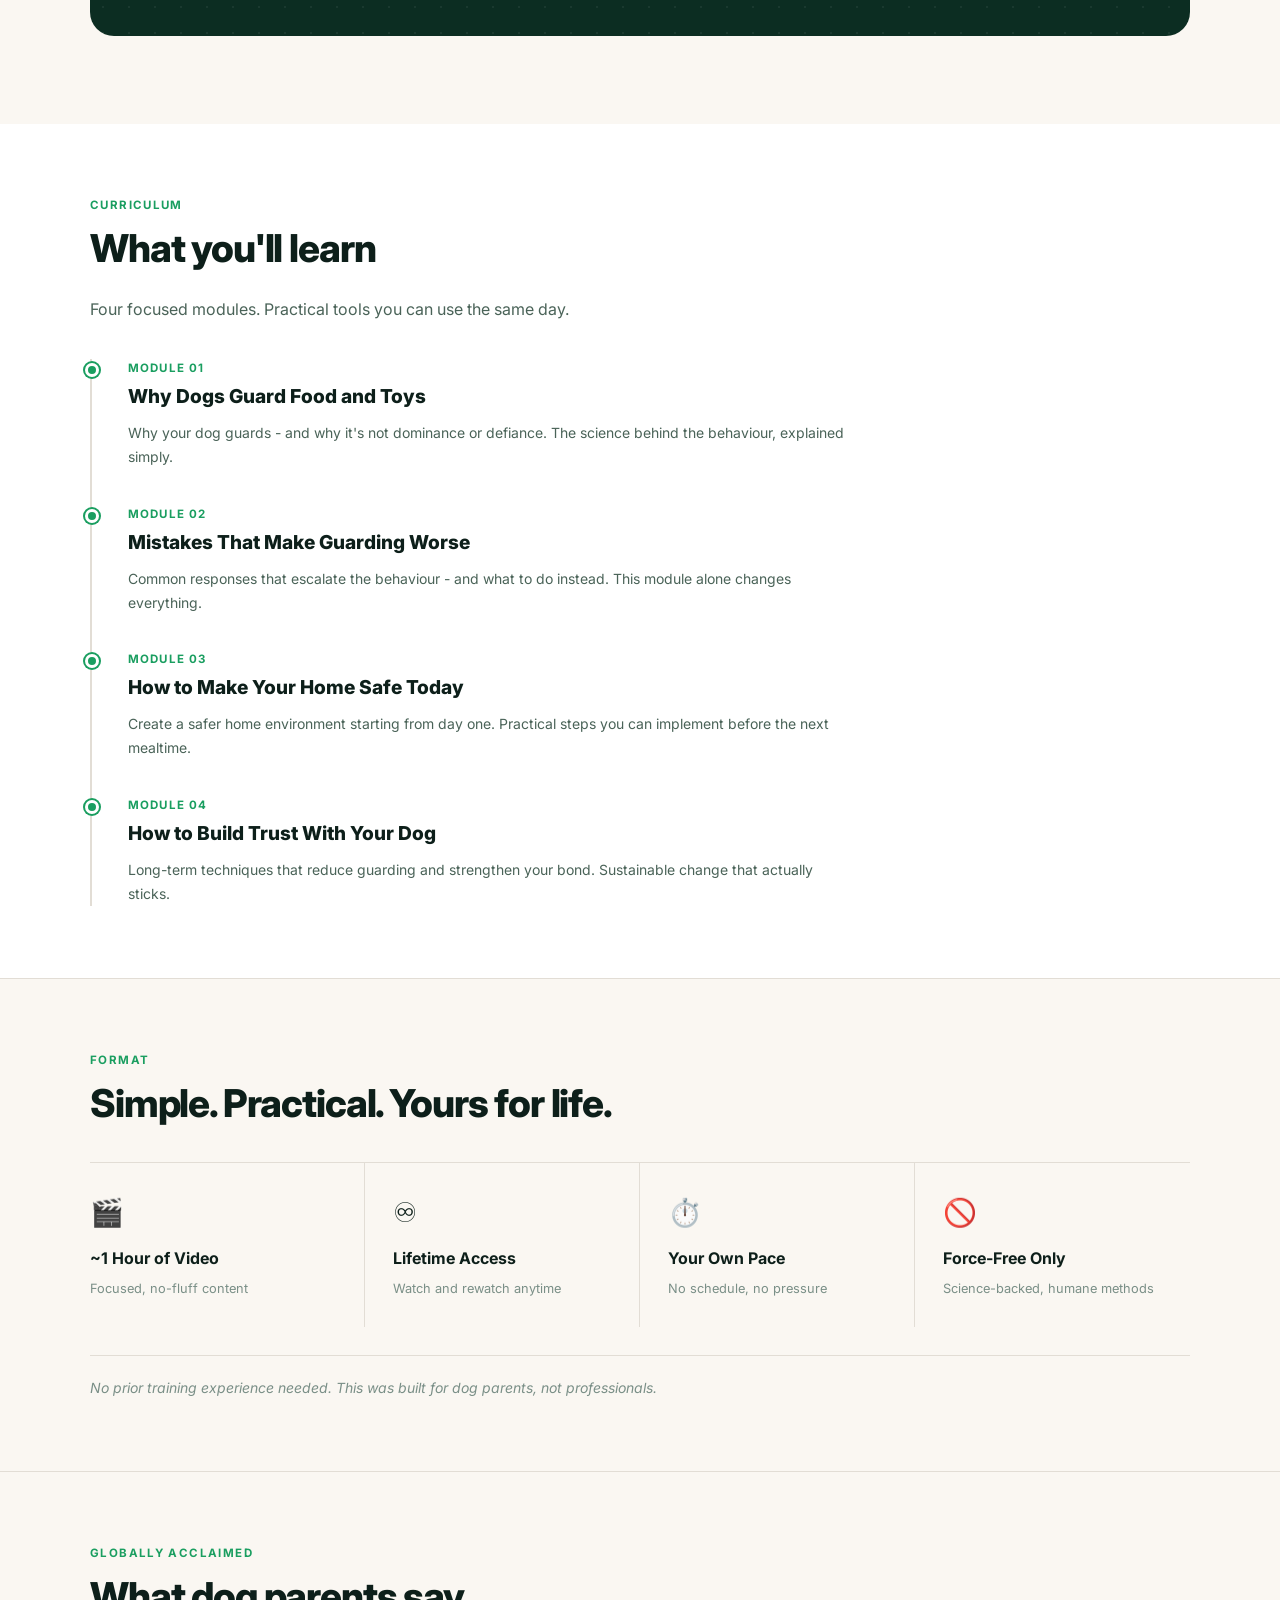
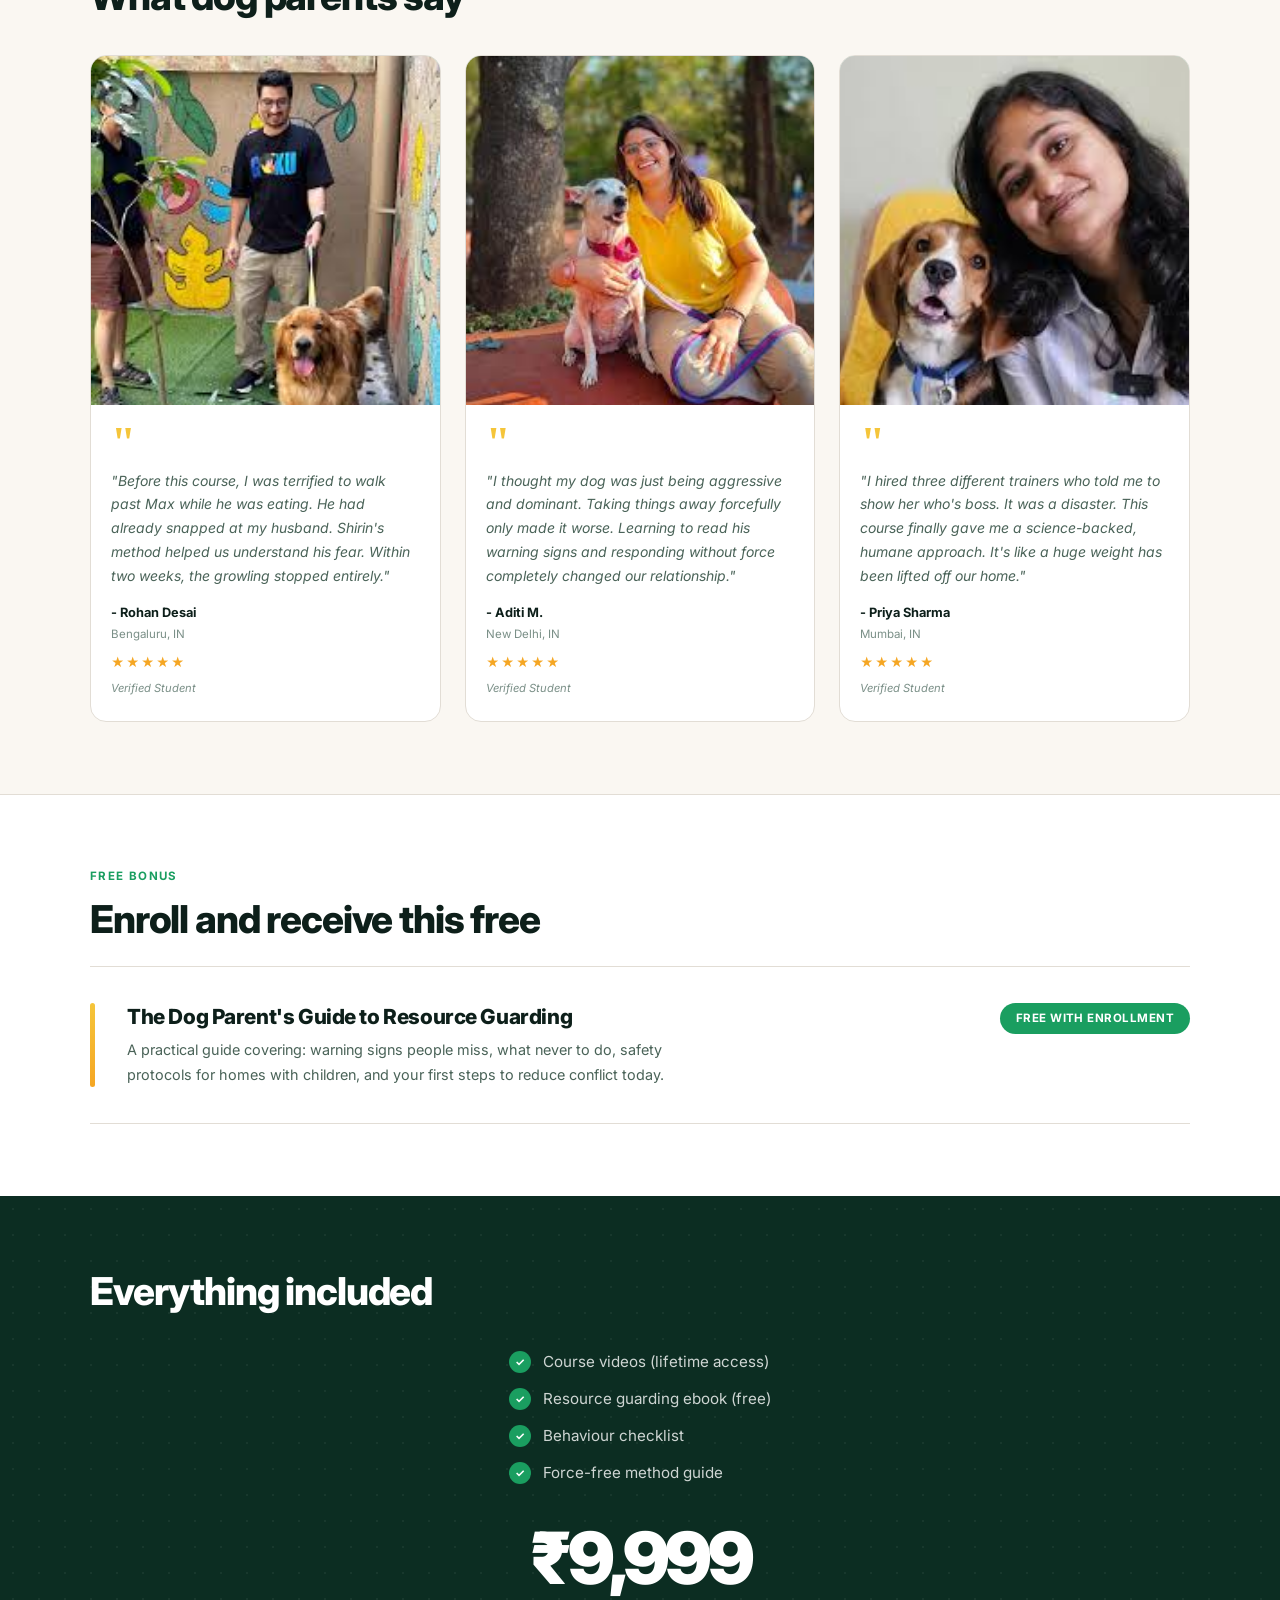
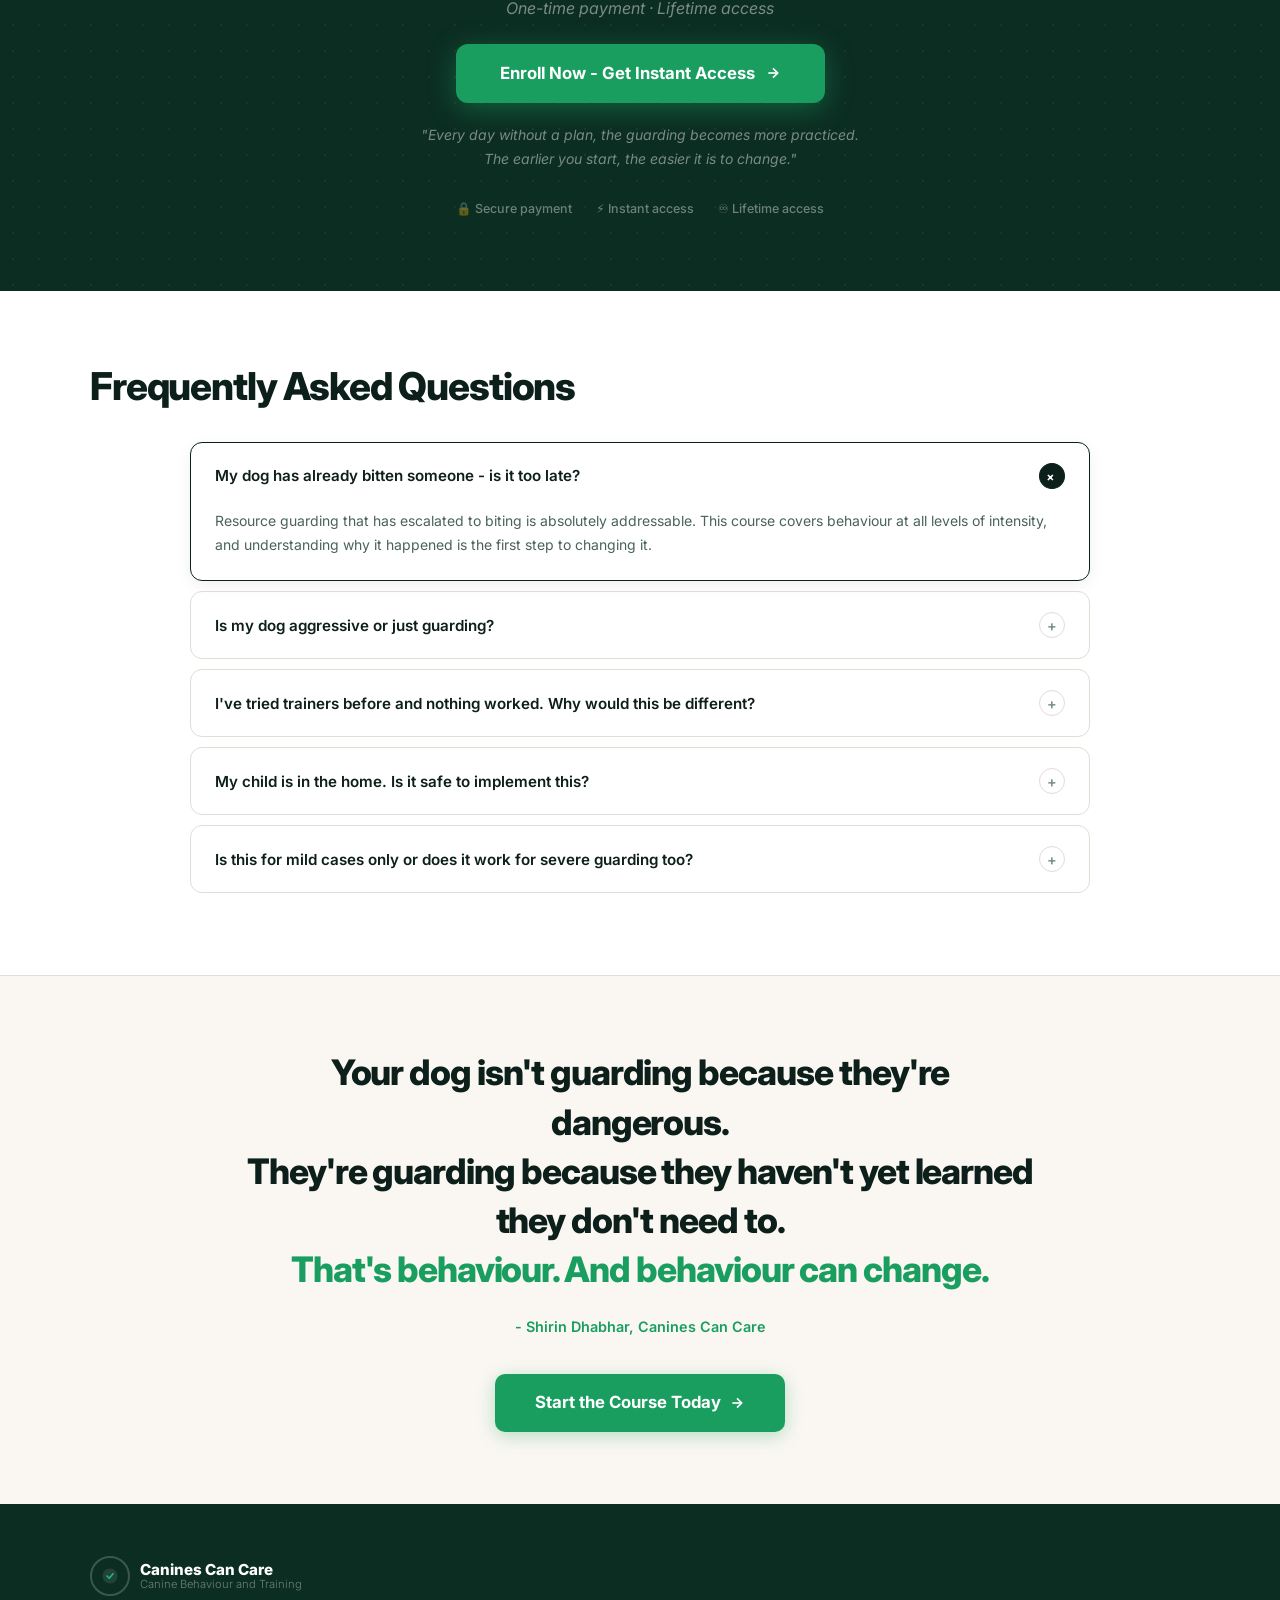
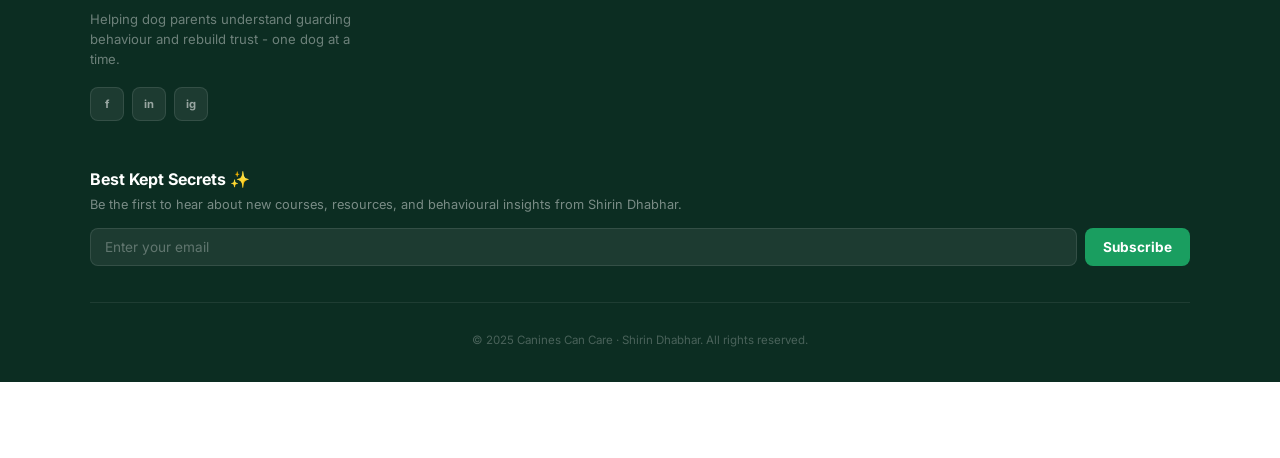
==== commit de8762b3: "Final visual alignment and counter sync fixes" ====
--- a/resource-guarding-course.html
+++ b/resource-guarding-course.html
@@ -646,10 +646,10 @@
 #enroll h2{color:#fff;margin-bottom:32px}
 .enroll-list{
   display:inline-flex;flex-direction:column;
-  gap:12px;align-items:center;text-align:center;margin-bottom:36px;
+  gap:12px;align-items:flex-start;text-align:left;margin-bottom:36px;
 }
 .enroll-row{
-  display:flex;align-items:center;justify-content:center;gap:12px;
+  display:flex;align-items:center;justify-content:flex-start;gap:12px;
   font-size:.95rem;color:rgba(255,255,255,.8);
 }
 .echeck{
@@ -1436,7 +1436,7 @@
   const step = (timestamp) => {
     if (!startTimestamp) startTimestamp = timestamp;
     const progress = Math.min((timestamp - startTimestamp) / duration, 1);
-    const easeProgress = progress === 1 ? 1 : 1 - Math.pow(2, -10 * progress);
+    const easeProgress = progress; // Linear for perfect sync
     const current = Math.round(easeProgress * (end - start) + start);
     let formatted = current;
     if (formatStr === '1K') formatted = current >= 1000 ? '1K' : current;
